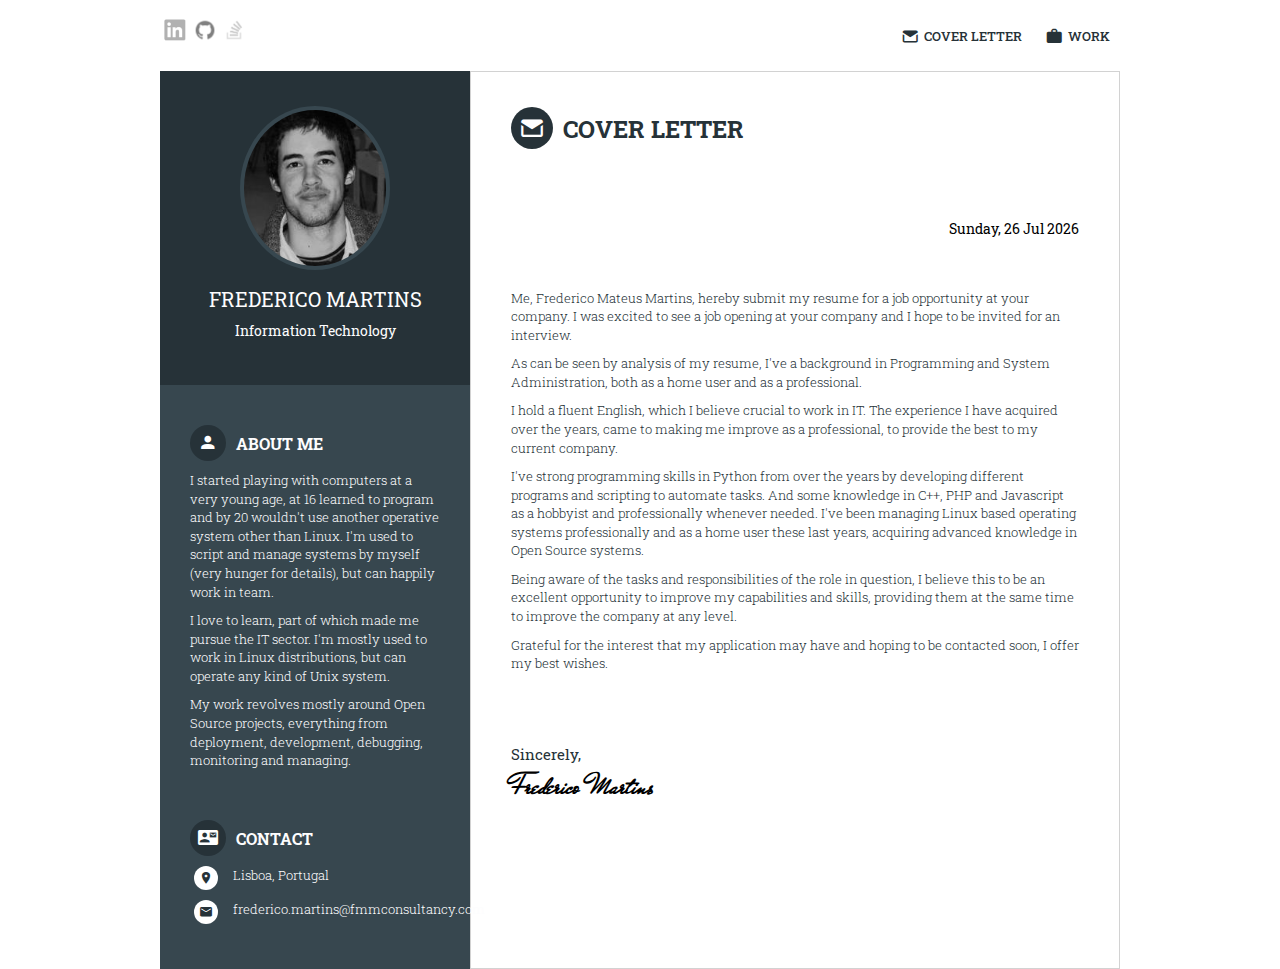
==== index.html @ 16b52791 "Update index.html" ====
<!DOCTYPE html>
<html lang="en">
<head>
	<!-- Global site tag (gtag.js) - Google Analytics -->
	<script async src="https://www.googletagmanager.com/gtag/js?id=UA-122191211-1"></script>
	<script>
	  window.dataLayer = window.dataLayer || [];
	  function gtag(){dataLayer.push(arguments);}
	  gtag('js', new Date());

	  gtag('config', 'UA-122191211-1');
	</script>

	<meta http-equiv="Content-Type" content="text/html; charset=UTF-8" />
	<meta name="viewport" content="width=device-width, initial-scale=1.0">
	<meta name="description" content="">
	<meta name="author" content="frederico.martins@fmmconsultancy.com">
	<title>Resume</title>
	
	<!-- favicon -->
    <link rel="shortcut icon" href="images/ico/favicon.png">
    <link rel="apple-touch-icon-precomposed" sizes="144x144" href="images/ico/apple-touch-icon-144-precomposed.png">
    <link rel="apple-touch-icon-precomposed" sizes="114x114" href="images/ico/apple-touch-icon-114-precomposed.png">
    <link rel="apple-touch-icon-precomposed" sizes="72x72" href="images/ico/apple-touch-icon-72-precomposed.png">
    <link rel="apple-touch-icon-precomposed" href="images/ico/apple-touch-icon-57-precomposed.png">
	
	<!-- css -->
	<link rel="stylesheet" type="text/css" href="css/bootstrap.min.css" />
	<link rel="stylesheet" type="text/css" href="css/materialdesignicons.min.css" />
	<link rel="stylesheet" type="text/css" href="css/template.css" />
	
</head>

<body>
	
	<!-- Wrapper
    ================================================== -->
	<div id="nino-cvWrap">
		<nav id="mainMenu">
			<ul>
				<li><a href="index.html"><i class="mdi mdi-email-variant nino-icon"></i>Cover Letter</a></li>
				<li><a href="homepage.html"><i class="mdi mdi-briefcase nino-icon"></i>Work</a></li>
				<a href="https://pt.linkedin.com/in/fredericommartins" target="_blank" title="LinkedIn"><img src="images/ico/li.png" alt="" height="30" width="30" align="left"></a>
				<a href="https://github.com/fredericommartins" target="_blank" title="GitHub"><img src="images/ico/gh.png" alt="" height="30" width="30" align="left"></a>
				<a href="http://stackoverflow.com/users/5438974/" target="_blank" title="Stack Overflow"><img src="images/ico/so.png" alt="" height="30" width="30" align="left"></a>
			</ul>
		</nav>
		<div layout="row" class="fw">
			<div id="nino-leftSide" class="fsr">
				<div layout="row" class="fw">
					<header class="col-md-12 col-sm-6 col-xs-12">
						<img src="images/avatar.jpg" alt="" class="avatar">
						<h1 class="name">Frederico Martins</h1>
						<h3 class="regency">Information Technology</h3>
					</header>
					<section class="nino-aboutMe col-md-12 col-sm-6 col-xs-12">
						<h2 class="nino-sectionHeading">
							<i class="mdi mdi-account nino-icon"></i>About Me
						</h2>
						<div class="nino-sectionContent">
							<p>I started playing with computers at a very young age, at 16 learned to program and by 20 wouldn't use another operative system other than Linux. I'm used to script and manage systems by myself (very hunger for details), but can happily work in team.</p>
							<p>I love to learn, part of which made me pursue the IT sector. I'm mostly used to work in Linux distributions, but can operate any kind of Unix system.</p>
							<p>My work revolves mostly around Open Source projects, everything from deployment, development, debugging, monitoring and managing.</p>
						</div>
					</section>
					<section class="nino-contactInfo col-md-12 col-sm-6 col-xs-12">
						<h2 class="nino-sectionHeading">
							<i class="mdi mdi-contact-mail nino-icon"></i>Contact
						</h2>
						<ul class="nino-listWithIcon">
							<li layout="row">
								<div class="fsr">
									<i class="mdi mdi-map-marker nino-icon"></i>
								</div>
								<div class="fg">
									Lisboa, Portugal
								</div>
							</li>
							<li layout="row">
								<div class="fsr">
									<i class="mdi mdi-email nino-icon"></i>
								</div>
								<div class="fg">
									frederico.martins@fmmconsultancy.com
								</div>
							</li>
						</ul>
					</section>
				</div>
			</div>
			<div id="nino-rightSide" class="fg">
				<main id="nino-mainContent">
					<section>
						<h2 class="nino-sectionHeading">
							<i class="mdi mdi-email-variant nino-icon"></i>Cover letter
						</h2>
						<div class="nino-sectionContent">
							<article id="nino-coverLetter">
								<div layout="row" class="nino-coverLetterHeader">
									<div class="fg">
										<br><br><br>
									</div>
									<div class="fsr date"><br><br>
										<script language="javascript" type="text/javascript">
										    var weekdays = new Array("Sunday", "Monday", "Tuesday", "Wednesday", "Thursday", "Friday", "Saturday");
										    var months = new Array("Jan", "Fev", "Mar", "Apr", "May", "Jun", "Jul", "Aug", "Sep", "Oct", "Nov", "Dec")
										    var currentdate = new Date();
										    var weeknumber = currentdate.getDay();
										    var day = currentdate.getDate();
										    var month = currentdate.getMonth();
										    var year = currentdate.getFullYear();
										    document.write(weekdays[weeknumber], ", ", day, " ", months[month], " ", year);
										</script><br><br>
									</div>
								</div>
								<div class="nino-coverLetterContent">
									<p>Me, Frederico Mateus Martins, hereby submit my resume for a job opportunity at your company. I was excited to see a job opening at your company and I hope to be invited for an interview.</p>
									<p>As can be seen by analysis of my resume, I've a background in Programming and System Administration, both as a home user and as a professional.</p>
									<p>I hold a fluent English, which I believe crucial to work in IT. The experience I have acquired over the years, came to making me improve as a professional, to provide the best to my current company.</p>
									<p>I've strong programming skills in Python from over the years by developing different programs and scripting to automate tasks. And some knowledge in C++, PHP and Javascript as a hobbyist and professionally whenever needed. I've been managing Linux based operating systems professionally and as a home user these last years, acquiring advanced knowledge in Open Source systems.</p>
									<p>Being aware of the tasks and responsibilities of the role in question, I believe this to be an excellent opportunity to improve my capabilities and skills, providing them at the same time to improve the company at any level.</p>
									<p>Grateful for the interest that my application may have and hoping to be contacted soon, I offer my best wishes.</p>
								</div>
								<div class="nino-coverLetterFooter"><br>
									<div>Sincerely,</div>
									<div class="nino-sign">Frederico Martins</div>
								</div>
							</article>
						</div>
					</section>
				</main>
			</div>
		</div>
	</div>

    <!-- Scroll to top
    ================================================== -->
	<a href="#" id="nino-scrollToTop">Go to Top</a>
	
	<!-- javascript -->
	<script type="text/javascript" src="js/jquery.min.js"></script>
	<script type="text/javascript" src="js/bootstrap.min.js"></script>
	<script type="text/javascript" src="js/template.js"></script>

	<!-- Le HTML5 shim, for IE6-8 support of HTML5 elements -->
	<!--[if lt IE 9]>
	  <script src="http://html5shim.googlecode.com/svn/trunk/html5.js"></script>
	<![endif]-->
	<!-- css3-mediaqueries.js for IE less than 9 -->
	<!--[if lt IE 9]>
	    <script src="http://css3-mediaqueries-js.googlecode.com/svn/trunk/css3-mediaqueries.js"></script>
	<![endif]-->
		
</body>
</html>
---- css/template.css ----
/* ============================== DEFAULT HTML ============================== */
@import 'https://fonts.googleapis.com/css?family=Roboto+Slab:300,400,700';
@import 'https://fonts.googleapis.com/css?family=Mr+De+Haviland';
html, body {
	margin: 0;
	padding: 0;
}
body {
	color: #263238;
	font-size: 13px;
	font-weight: 300;
	position: relative;
	font-family: 'Roboto Slab', serif;
}
article,aside,details,figcaption,figure,footer,header,hgroup,menu,nav,section,main { 
    display: block;
}
hr {
	border-left: none;
	border-right: none;
    border-top: 1px solid #E5E5E5;
    color: #F4F4F4;
    margin: 20px 0;
    padding: 0;
}
/* =============== DEFAULT HTML - LINK STYLES =============== */
a {
	text-decoration: none;
	outline: none;
	color: #263238;
	-webkit-transition: all .3s ease-in-out;
	   -moz-transition: all .3s ease-in-out;
		 -o-transition: all .3s ease-in-out;
		-ms-transition: all .3s ease-in-out;
			transition: all .3s ease-in-out;
}
a:hover {
	color: #666;
	text-decoration: none;
}
a:active {
	text-decoration: none;
}
a:focus {
	outline: none;
}
a img {
	border: none;
}
a[class*="glyphicon-"] {
	text-decoration: none;
}
/* =============== DEFAULT HTML - HEADING STYLES =============== */
h1, h2, h3, h4, h5, h6 {
	margin: 5px 0 10px;
	text-transform: uppercase;
	font-weight: 400;
	line-height: 1.4;
}
/* =============== DEFAULT HTML - LIST STYLES =============== */
ul, ul li,
ol, ol li,
p, form, input {
	margin: 0;
	padding: 0;
}
p {
	margin-bottom: 10px;
}
ul, ul li {
	list-style: none;
}
/* =============== DEFAULT HTML - IMAGES STYLES =============== */
img {
	border: none;
	max-width: 100%;
}
img.image-left {
	float: left;
	margin-right: 5px;
}
img.img-full-width {
	width: 100%;
}
/* =============== PREDEFINED CONTENT ALIGN =============== */
.margin-left {
	margin-left: 1em !important;
	margin-right: 0;
}
.margin-right {
	margin-left: 0;
	margin-right: 1em !important;
}
/* ============================== LAYOUT ============================== */
/* =============== LAYOUT - GENERAL LAYOUT =============== */
[layout="row"] {
	display: -webkit-flex;
	display: -moz-flex;
	display: -ms-flexbox;
	display: flex;
}
.fsr {
	-webkit-flex-shrink: 0;
	flex-shrink: 0;
}
.fg {
	-webkit-flex-grow: 1;
	flex-grow: 1;
}
.fw {
	flex-wrap: wrap;
}
.verticalCenter {
	-ms-flex-align: center;
	-webkit-align-items: center;
	-webkit-box-align: center;
	align-items: center;
}
/* =============== NAVIGATION =============== */
#mainMenu {
	margin: 15px 0;
}
#mainMenu ul {
	text-align: right;
}
#mainMenu ul li {
	display: inline-block;
}
#mainMenu ul li a {
	display: block;
	padding: 10px;
	text-transform: uppercase;
	font-weight: 500;
}
#mainMenu ul li .nino-icon {
	font-size: 18px;
	position: relative;
	top: 2px;
	margin-right: 5px;
}
/* =============== LAYOUT - HEADER AREA =============== */
header {
	text-align: center;
	padding: 35px 20px;
	margin-bottom: 35px;
	background: #263238;
}
header .avatar {
	width: 150px;
	border-radius: 50%;
	background: #37474f;
	padding: 4px;
	margin-bottom: 10px;
}
header .name {
	font-size: 20px;
	margin-bottom: 8px;
}
header .regency {
	font-size: 14px;
	text-transform: capitalize;
}
/* =============== LAYOUT - CONTENT AREA =============== */
#nino-cvWrap {
	max-width: 960px;
	margin: 0 auto;
	background: #fff;
}
#nino-leftSide {
	width: 310px;
	background: #37474f;
	color: #fdfdfe;
}
#nino-rightSide {
	border: 1px solid #d2d2d2;
	width: calc(100% - 310px);
}
main {
	padding: 30px 40px;
}
section {
	margin-bottom: 50px;
}
section:last-child {
	margin-bottom: 0;
}
section .nino-sectionHeading {
	font-size: 16px;
	font-weight: 700;
}
section .nino-sectionHeading .nino-icon {
	background: #263238;
	padding: 8px;
	border-radius: 50%;
	margin-right: 10px;
	font-size: 20px;
	color: #fff;
}
section .nino-sectionContent > .inner {
	margin-left: 55px;
}
#nino-mainContent section .nino-sectionHeading {
	font-size: 24px;
}
#nino-mainContent section .nino-sectionHeading .nino-icon {
	font-size: 26px;
}
article {
	margin: 30px 0;
}
article:last-child {
	margin-bottom: 0;
}
article .nino-articleThumb {
	margin-bottom: 15px;
	text-align: center;
}
article .nino-articleTitle {
	font-size: 20px;
	margin: 0 0 5px;
}
article .nino-articleMeta {
	color: #90a4ae;
	margin-bottom: 10px;
	font-weight: 400;
}
article .nino-articleMeta span {
	display: inline-block;
	margin-right: 10px;
}
article .nino-articleMeta .nino-icon {
	font-size: 17px;
	margin-right: 5px;
	position: relative;
	top: 2px;
}
/* =============== LEFT SIDE =============== */
#nino-leftSide a {
	color: #6dffec;
}
#nino-leftSide .nino-listWithIcon > li {
	margin-bottom: 10px;
}
#nino-leftSide .nino-listWithIcon .nino-icon {
	background: #fff;
	color: #263238;
	padding: 5px;
	border-radius: 50%;
	margin: 0 15px 0 4px;
	font-size: 14px;
}
#nino-leftSide section {
	margin-bottom: 35px;
	padding: 0 30px;
}
#nino-leftSide .nino-mySkill .progress {
	margin: 0;
	height: 8px;
}
#nino-leftSide .nino-mySkill .progress-bar {
	background-color: #263238;
}
/* =============== MAIN PAGE =============== */
#nino-mainContent .nino-languages {
	text-align: center;
	margin-top: 30px;
}
#nino-mainContent .nino-languages .languageName {
	margin: 15px 0 5px;
}
#nino-mainContent .nino-languages .stars {
	margin-bottom: 20px;
}
#nino-mainContent .nino-languages .stars .nino-icon {
	font-size: 20px;
}
/* =============== PORTFOLIO PAGE =============== */
#nino-portfolio article {
	margin-bottom: 0;
}
#nino-portfolio .nino-articleTitle {
	font-weight: 400;
	text-transform: none;
	font-size: 18px;
	margin-bottom: 5px;
}
/* =============== COVER LETTER PAGE =============== */
#nino-coverLetter .nino-coverLetterHeader {
	margin: 30px 0;
	font-size: 14px;
}
#nino-coverLetter .nino-coverLetterHeader .date {
	color: #000000;
	font-weight: 400;
}
#nino-coverLetter .nino-coverLetterContent {
	margin-bottom: 50px;
}
#nino-coverLetter .nino-coverLetterFooter {
	font-weight: 400;
	font-size: 15px;
}

#nino-coverLetter .nino-coverLetterFooter .nino-sign {
	color: #000000;
	font-size: 30px;
	font-weight: 700;
	font-family: 'Mr De Haviland', cursive;
}
/* =============== GO TO TOP =============== */
#nino-scrollToTop {
	width: 50px; 
	height: 50px;
	text-align: center;
	text-decoration: none;
	position: fixed;
	bottom: 10px;
	right: 10px;
	text-indent: -99999em;
	display: none;
	cursor: pointer;
	z-index: 2;
	background: #37474f  url(../images/go-to-top.png) center center no-repeat;
}
#nino-scrollToTop:hover {
	text-decoration: none;
	background-color: #333;
}
/* ============================================================ RESPONSIVE ============================================================ */
@media (max-width: 1200px) {
	
}
@media (max-width: 991px) {

	/* =============== LAYOUT =============== */
	#nino-leftSide,
	#nino-rightSide {
		width: 100%;
	}
	/* =============== LEFT SIDE =============== */
	header,
	#nino-leftSide section {
		margin: 0;
		border: 1px solid rgba(255, 255, 255, 0.25);
		border-width: 0 1px 1px 0;
	}
	#nino-leftSide section {
		padding: 35px 30px;
	}
}
@media (max-width: 767px) {
	
	/* =============== LAYOUT =============== */
	main {
	    padding: 30px 20px;
	}
	/* =============== LEFT SIDE =============== */
	header,
	#nino-leftSide section {
		margin-bottom: 35px;
		border: none;
	}
	#nino-leftSide section {
	    padding: 0 30px;
	}
	#nino-leftSide .nino-mySkill {
		border: none;
	}
}
@media (max-width: 640px) {
	
}
@media (max-width: 480px) {
	
}


.item-select-table.tag-table .post-tag {
    max-width:110px;
    white-space:nowrap;
    overflow:hidden;
    text-overflow:ellipsis;
    margin-right:4px
}
.post-tag,.moderator-tag,.required-tag,.disliked-tag,.favorite-tag,.company-tag,.geo-tag,.geo-tag,.container .chosen-choices .search-choice,.container .chosen-container-multi .chosen-choices li.search-choice {
    position:relative;
    display:inline-block;
    padding:.4em .5em;
    margin:2px 2px 2px 0;
    font-size:11px;
    line-height:1;
    white-space:nowrap;
    text-decoration:none;
    text-align:center;
    border-width:1px;
    border-style:solid;
    border-radius:0;
    transition:all .15s ease-in-out
}
.post-tag,.geo-tag,.container .chosen-choices .search-choice,.container .chosen-container-multi .chosen-choices li.search-choice {
    color:#39739d;
    background-color:#E1ECF4;
    border-color:transparent
}
.post-tag:hover {
    color:#33658a;
    background-color:#cee0ed;
    border-color:rgba(0,0,0,0)
}

#navlist
{
    display: table;
}

#navlist li
{
    display: table-cell;
    padding-right: 10px;
    white-space: nowrap;
}

#navlist li:last-child
{
    padding-right: 0;
}

#navlist li.span-full
{
    width: 100%;
}

a img {
    opacity: 0.5;
    filter: alpha(opacity=50); /* For IE8 and earlier */
    position: relative;
	transform: translateY(15%);
	filter: grayscale(100%);
	-webkit-backface-visibility: hidden;
	-webkit-transform: translateZ(0) scale(1.0, 1.0);
}

a img:hover {
    opacity: 1.0;
    filter: alpha(opacity=100); /* For IE8 and earlier */
    filter: grayscale(0%);
    -webkit-backface-visibility: hidden;
	-webkit-transform: translateZ(0) scale(1.0, 1.0);
}
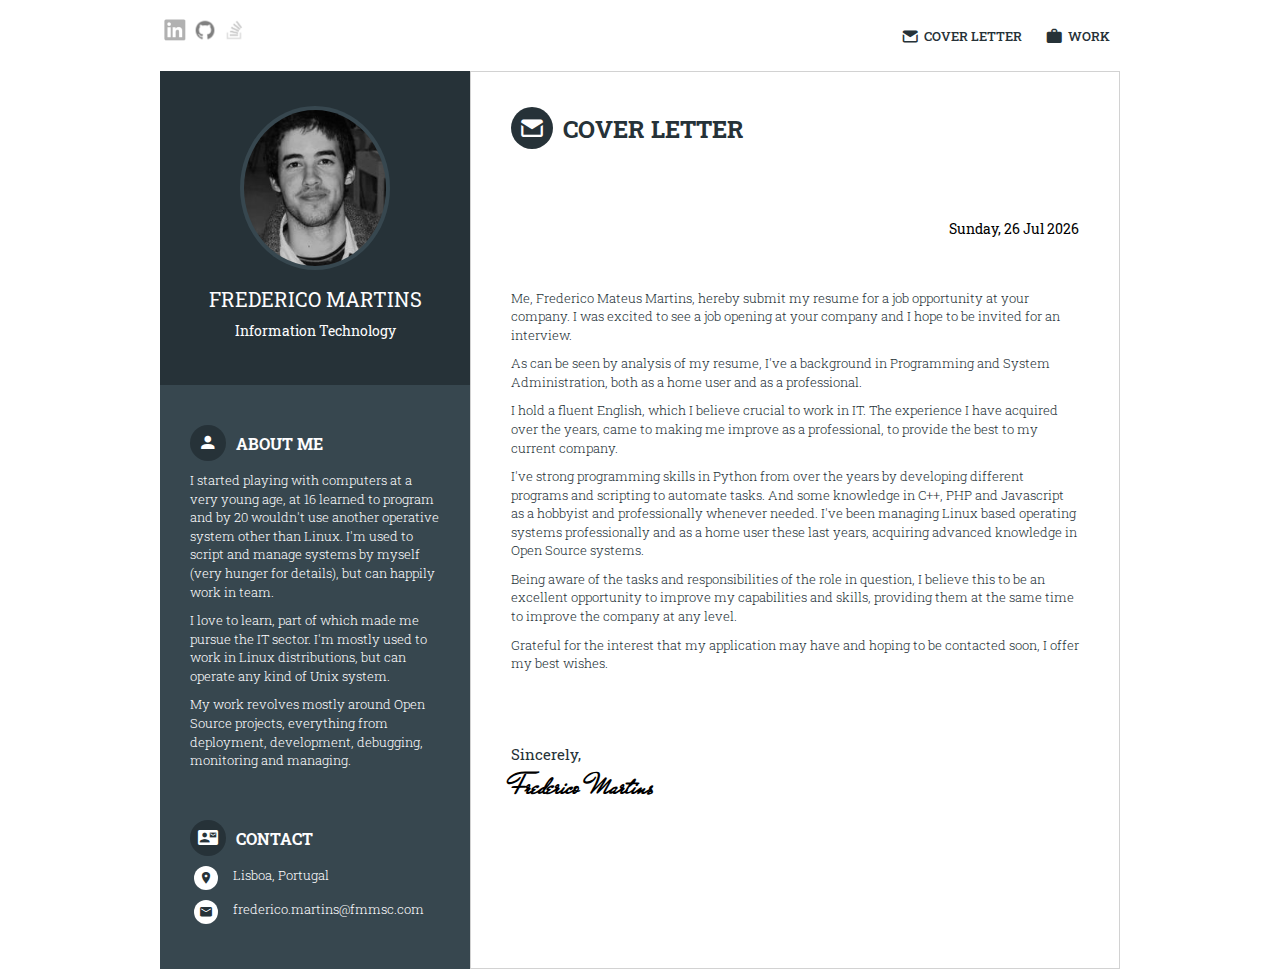
==== commit bd9ee24f: "Update index.html" ====
--- a/index.html
+++ b/index.html
@@ -14,7 +14,7 @@
 	<meta http-equiv="Content-Type" content="text/html; charset=UTF-8" />
 	<meta name="viewport" content="width=device-width, initial-scale=1.0">
 	<meta name="description" content="">
-	<meta name="author" content="frederico.martins@fmmconsultancy.com">
+	<meta name="author" content="frederico.martins@fmmsc.com">
 	<title>Resume</title>
 	
 	<!-- favicon -->
@@ -81,7 +81,7 @@
 									<i class="mdi mdi-email nino-icon"></i>
 								</div>
 								<div class="fg">
-									frederico.martins@fmmconsultancy.com
+									frederico.martins@fmmsc.com
 								</div>
 							</li>
 						</ul>
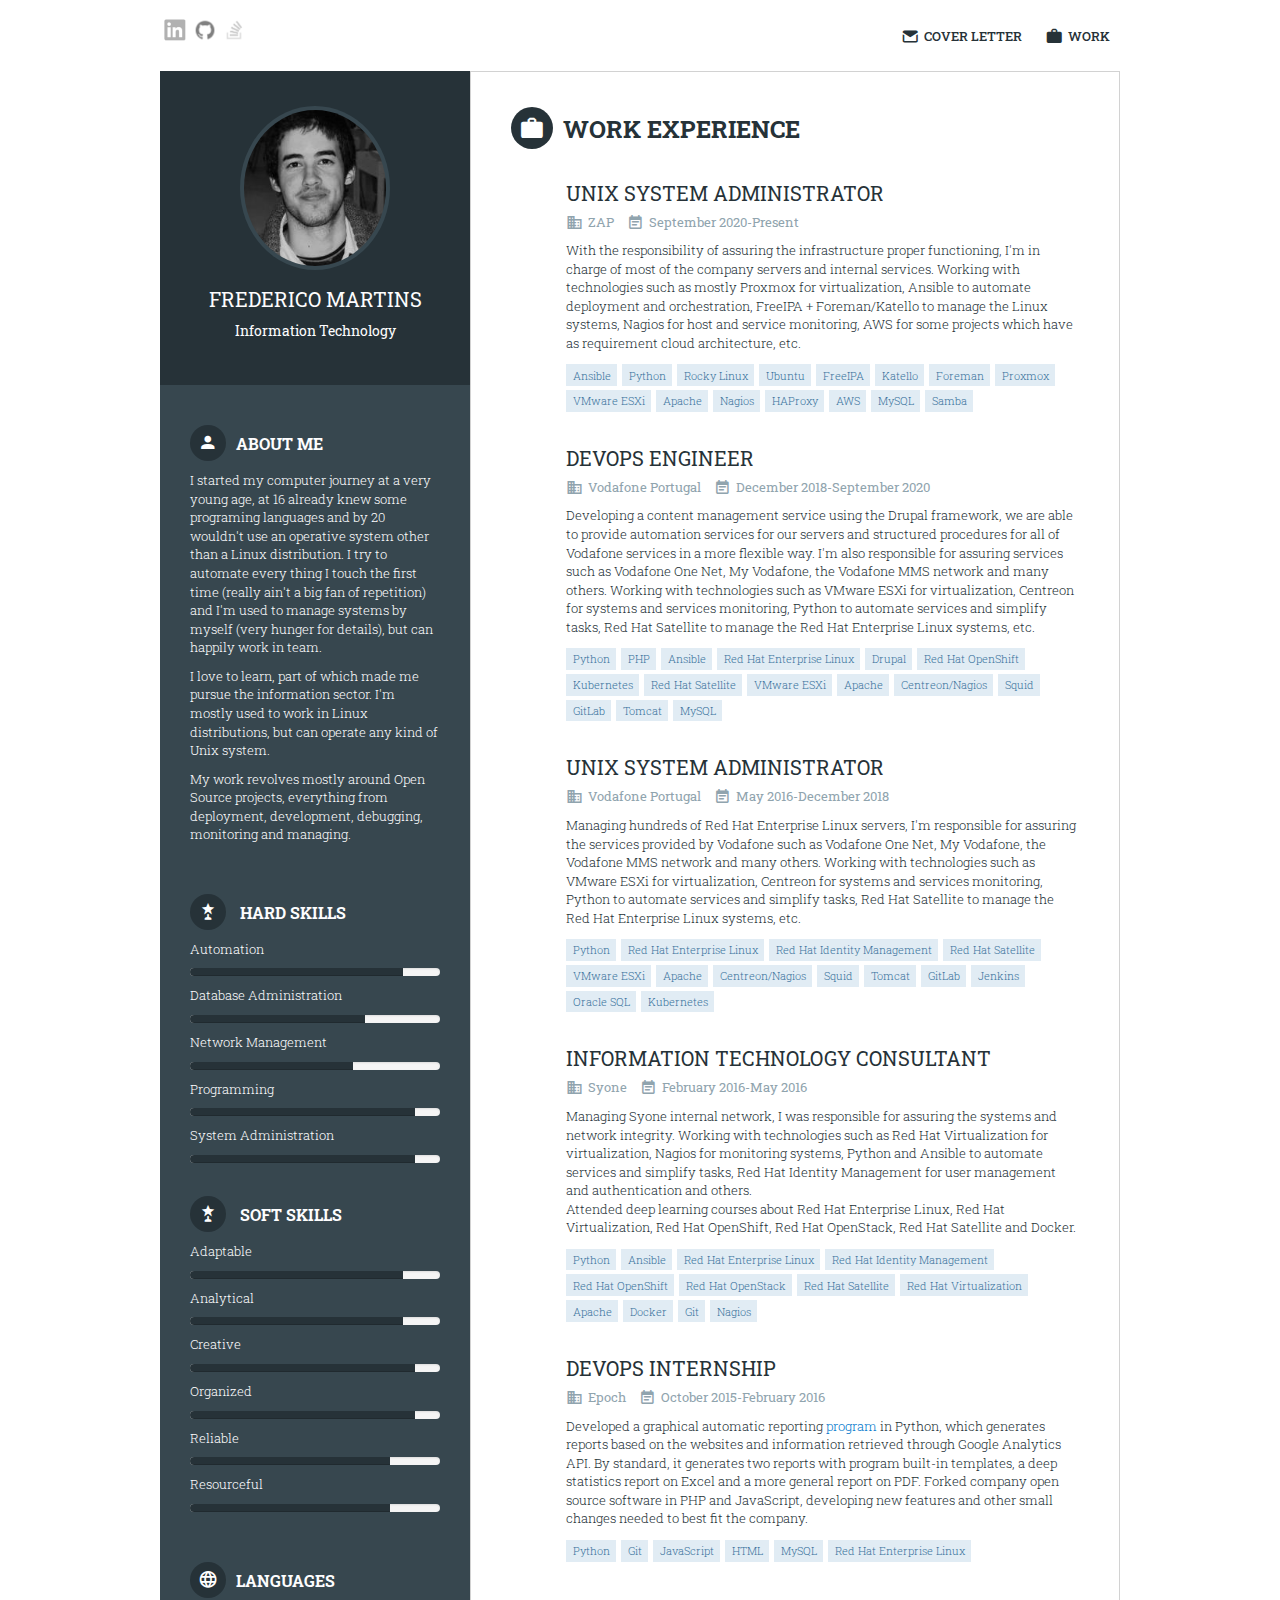
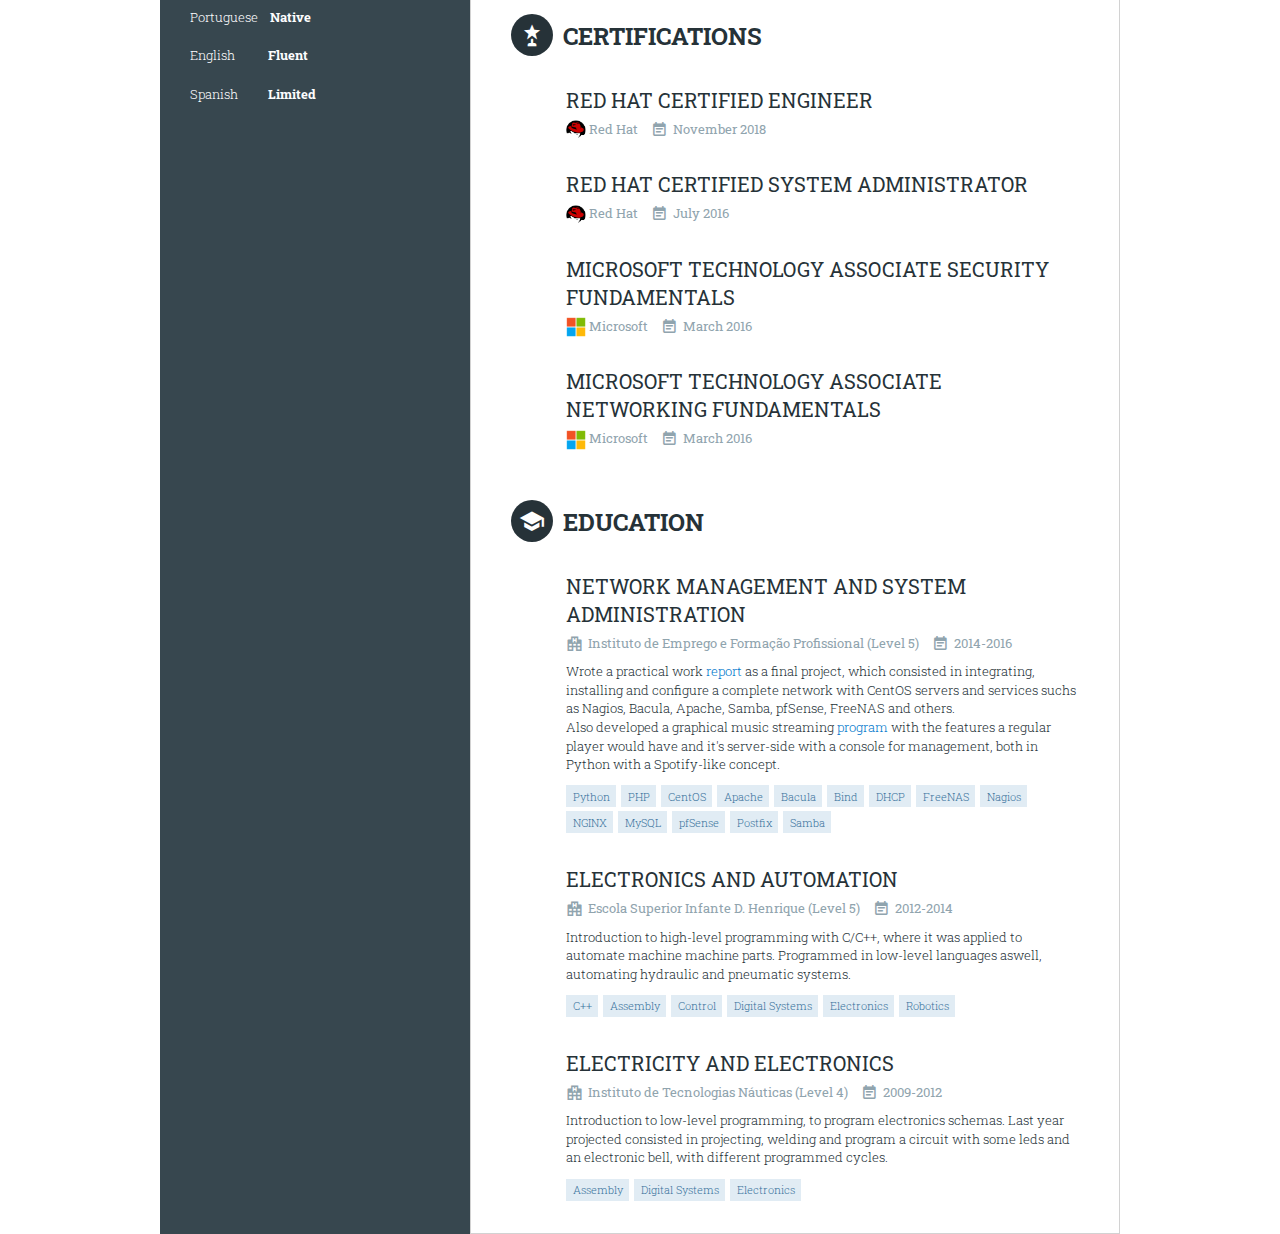
==== commit 0ae48e33: "Update and rename homepage.html to index.html" ====
--- a/index.html
+++ b/index.html
@@ -19,11 +19,7 @@
 	
 	<!-- favicon -->
     <link rel="shortcut icon" href="images/ico/favicon.png">
-    <link rel="apple-touch-icon-precomposed" sizes="144x144" href="images/ico/apple-touch-icon-144-precomposed.png">
-    <link rel="apple-touch-icon-precomposed" sizes="114x114" href="images/ico/apple-touch-icon-114-precomposed.png">
-    <link rel="apple-touch-icon-precomposed" sizes="72x72" href="images/ico/apple-touch-icon-72-precomposed.png">
-    <link rel="apple-touch-icon-precomposed" href="images/ico/apple-touch-icon-57-precomposed.png">
-	
+
 	<!-- css -->
 	<link rel="stylesheet" type="text/css" href="css/bootstrap.min.css" />
 	<link rel="stylesheet" type="text/css" href="css/materialdesignicons.min.css" />
@@ -38,8 +34,8 @@
 	<div id="nino-cvWrap">
 		<nav id="mainMenu">
 			<ul>
-				<li><a href="index.html"><i class="mdi mdi-email-variant nino-icon"></i>Cover Letter</a></li>
-				<li><a href="homepage.html"><i class="mdi mdi-briefcase nino-icon"></i>Work</a></li>
+				<li><a href="cover.html"><i class="mdi mdi-email-variant nino-icon"></i>Cover Letter</a></li>
+				<li><a href="index.html"><i class="mdi mdi-briefcase nino-icon"></i>Work</a></li>
 				<a href="https://pt.linkedin.com/in/fredericommartins" target="_blank" title="LinkedIn"><img src="images/ico/li.png" alt="" height="30" width="30" align="left"></a>
 				<a href="https://github.com/fredericommartins" target="_blank" title="GitHub"><img src="images/ico/gh.png" alt="" height="30" width="30" align="left"></a>
 				<a href="http://stackoverflow.com/users/5438974/" target="_blank" title="Stack Overflow"><img src="images/ico/so.png" alt="" height="30" width="30" align="left"></a>
@@ -58,30 +54,154 @@
 							<i class="mdi mdi-account nino-icon"></i>About Me
 						</h2>
 						<div class="nino-sectionContent">
-							<p>I started playing with computers at a very young age, at 16 learned to program and by 20 wouldn't use another operative system other than Linux. I'm used to script and manage systems by myself (very hunger for details), but can happily work in team.</p>
-							<p>I love to learn, part of which made me pursue the IT sector. I'm mostly used to work in Linux distributions, but can operate any kind of Unix system.</p>
+							<p>I started my computer journey at a very young age, at 16 already knew some programing languages and by 20 wouldn't use an operative system other than a Linux distribution. I try to automate every thing I touch the first time (really ain't a big fan of repetition) and I'm used to manage systems by myself (very hunger for details), but can happily work in team.</p>
+							<p>I love to learn, part of which made me pursue the information sector. I'm mostly used to work in Linux distributions, but can operate any kind of Unix system.</p>
 							<p>My work revolves mostly around Open Source projects, everything from deployment, development, debugging, monitoring and managing.</p>
 						</div>
 					</section>
-					<section class="nino-contactInfo col-md-12 col-sm-6 col-xs-12">
-						<h2 class="nino-sectionHeading">
-							<i class="mdi mdi-contact-mail nino-icon"></i>Contact
+					<section class="nino-mySkill col-md-12 col-sm-6 col-xs-12">
+						<h2 class="nino-sectionHeading">
+							<i class="mdi mdi-trophy-award nino-icon"></i>
+							Hard Skills
 						</h2>
 						<ul class="nino-listWithIcon">
-							<li layout="row">
-								<div class="fsr">
-									<i class="mdi mdi-map-marker nino-icon"></i>
-								</div>
-								<div class="fg">
-									Lisboa, Portugal
-								</div>
-							</li>
-							<li layout="row">
-								<div class="fsr">
-									<i class="mdi mdi-email nino-icon"></i>
-								</div>
-								<div class="fg">
-									frederico.martins@fmmsc.com
+							<li layout="row">	
+									<div class="fg">
+									<p>Automation</p>
+									<div class="progress">
+										<div class="progress-bar" role="progressbar" aria-valuenow="60" aria-valuemin="0" aria-valuemax="100" style="width: 85%;">
+											<span class="sr-only">85% Complete</span>
+										</div>
+									</div>
+								</div>
+							</li>
+							<li layout="row">
+								<div class="fg">
+									<p>Database Administration</p>
+									<div class="progress">
+										<div class="progress-bar" role="progressbar" aria-valuenow="80" aria-valuemin="0" aria-valuemax="100" style="width: 70%;">
+											<span class="sr-only">70% Complete</span>
+										</div>
+									</div>
+								</div>
+							</li>
+							<li layout="row">
+								<div class="fg">
+									<p>Network Management</p>
+									<div class="progress">
+										<div class="progress-bar" role="progressbar" aria-valuenow="50" aria-valuemin="0" aria-valuemax="100" style="width: 65%;">
+											<span class="sr-only">65% Complete</span>
+										</div>
+									</div>
+								</div>
+							</li>
+							<li layout="row">
+								<div class="fg">
+									<p>Programming</p>
+									<div class="progress">
+										<div class="progress-bar" role="progressbar" aria-valuenow="60" aria-valuemin="0" aria-valuemax="100" style="width: 90%;">
+											<span class="sr-only">90% Complete</span>
+										</div>
+									</div>
+								</div>
+							</li>
+							<li layout="row">
+								<div class="fg">
+									<p>System Administration</p>
+									<div class="progress">
+										<div class="progress-bar" role="progressbar" aria-valuenow="90" aria-valuemin="0" aria-valuemax="100" style="width: 90%;">
+											<span class="sr-only">90% Complete</span>
+										</div>
+									</div>
+								</div>
+							</li>
+							<br>
+						</ul>
+						<h2 class="nino-sectionHeading">
+							<i class="mdi mdi-trophy-award nino-icon"></i>
+							Soft Skills
+						</h2>
+						<ul class="nino-listWithIcon">
+							<li layout="row">
+								<div class="fg">
+									<p>Adaptable</p>
+									<div class="progress">
+										<div class="progress-bar" role="progressbar" aria-valuenow="60" aria-valuemin="0" aria-valuemax="100" style="width: 85%;">
+											<span class="sr-only">85% Complete</span>
+										</div>
+									</div>
+								</div>
+							</li>
+							<li layout="row">	
+									<div class="fg">
+									<p>Analytical</p>
+									<div class="progress">
+										<div class="progress-bar" role="progressbar" aria-valuenow="60" aria-valuemin="0" aria-valuemax="100" style="width: 85%;">
+											<span class="sr-only">85% Complete</span>
+										</div>
+									</div>
+								</div>
+							</li>
+							<li layout="row">
+								<div class="fg">
+									<p>Creative</p>
+									<div class="progress">
+										<div class="progress-bar" role="progressbar" aria-valuenow="60" aria-valuemin="0" aria-valuemax="100" style="width: 90%;">
+											<span class="sr-only">90% Complete</span>
+										</div>
+									</div>
+								</div>
+							</li>
+							<li layout="row">
+								<div class="fg">
+									<p>Organized</p>
+									<div class="progress">
+										<div class="progress-bar" role="progressbar" aria-valuenow="60" aria-valuemin="0" aria-valuemax="100" style="width: 90%;">
+											<span class="sr-only">90% Complete</span>
+										</div>
+									</div>
+								</div>
+							</li>
+							<li layout="row">
+								<div class="fg">
+									<p>Reliable</p>
+									<div class="progress">
+										<div class="progress-bar" role="progressbar" aria-valuenow="60" aria-valuemin="0" aria-valuemax="100" style="width: 80%;">
+											<span class="sr-only">80% Complete</span>
+										</div>
+									</div>
+								</div>
+							</li>
+							<li layout="row">
+								<div class="fg">
+									<p>Resourceful</p>
+									<div class="progress">
+										<div class="progress-bar" role="progressbar" aria-valuenow="60" aria-valuemin="0" aria-valuemax="100" style="width: 80%;">
+											<span class="sr-only">80% Complete</span>
+										</div>
+									</div>
+								</div>
+							</li>
+						</ul>
+					</section>
+					<section class="nino-mySkill col-md-12 col-sm-6 col-xs-12">
+						<h2 class="nino-sectionHeading">
+							<i class="mdi mdi-web nino-icon"></i>Languages
+						</h2>
+						<ul class="nino-listWithIcon">
+							<li layout="row">
+								<div class="fg">
+									<p>Portuguese &nbsp;&nbsp; <b>Native</b></p>
+								</div>
+							</li>
+							<li layout="row">
+								<div class="fg">
+									<p>English &nbsp;&nbsp;&nbsp;&nbsp;&nbsp;&nbsp;&nbsp;&nbsp;&nbsp; <b>Fluent</b></p>
+								</div>
+							</li>
+							<li layout="row">
+								<div class="fg">
+									<p>Spanish &nbsp;&nbsp;&nbsp;&nbsp;&nbsp;&nbsp;&nbsp;&nbsp; <b>Limited</b></p>
 								</div>
 							</li>
 						</ul>
@@ -92,41 +212,177 @@
 				<main id="nino-mainContent">
 					<section>
 						<h2 class="nino-sectionHeading">
-							<i class="mdi mdi-email-variant nino-icon"></i>Cover letter
+							<i class="mdi mdi-briefcase nino-icon"></i>Work Experience
 						</h2>
 						<div class="nino-sectionContent">
-							<article id="nino-coverLetter">
-								<div layout="row" class="nino-coverLetterHeader">
-									<div class="fg">
-										<br><br><br>
-									</div>
-									<div class="fsr date"><br><br>
-										<script language="javascript" type="text/javascript">
-										    var weekdays = new Array("Sunday", "Monday", "Tuesday", "Wednesday", "Thursday", "Friday", "Saturday");
-										    var months = new Array("Jan", "Fev", "Mar", "Apr", "May", "Jun", "Jul", "Aug", "Sep", "Oct", "Nov", "Dec")
-										    var currentdate = new Date();
-										    var weeknumber = currentdate.getDay();
-										    var day = currentdate.getDate();
-										    var month = currentdate.getMonth();
-										    var year = currentdate.getFullYear();
-										    document.write(weekdays[weeknumber], ", ", day, " ", months[month], " ", year);
-										</script><br><br>
-									</div>
-								</div>
-								<div class="nino-coverLetterContent">
-									<p>Me, Frederico Mateus Martins, hereby submit my resume for a job opportunity at your company. I was excited to see a job opening at your company and I hope to be invited for an interview.</p>
-									<p>As can be seen by analysis of my resume, I've a background in Programming and System Administration, both as a home user and as a professional.</p>
-									<p>I hold a fluent English, which I believe crucial to work in IT. The experience I have acquired over the years, came to making me improve as a professional, to provide the best to my current company.</p>
-									<p>I've strong programming skills in Python from over the years by developing different programs and scripting to automate tasks. And some knowledge in C++, PHP and Javascript as a hobbyist and professionally whenever needed. I've been managing Linux based operating systems professionally and as a home user these last years, acquiring advanced knowledge in Open Source systems.</p>
-									<p>Being aware of the tasks and responsibilities of the role in question, I believe this to be an excellent opportunity to improve my capabilities and skills, providing them at the same time to improve the company at any level.</p>
-									<p>Grateful for the interest that my application may have and hoping to be contacted soon, I offer my best wishes.</p>
-								</div>
-								<div class="nino-coverLetterFooter"><br>
-									<div>Sincerely,</div>
-									<div class="nino-sign">Frederico Martins</div>
-								</div>
-							</article>
+							<div class="inner">
+								<article>
+									<h3 class="nino-articleTitle">Unix System Administrator</h3>
+									<div class="nino-articleMeta">
+										<span><i class="mdi mdi-domain nino-icon"></i>ZAP</span>
+										<span><i class="mdi mdi-calendar-text nino-icon"></i>September 2020-Present</span>
+									</div>
+									<div class="nino-articleContent">
+										With the responsibility of assuring the infrastructure proper functioning, I'm in charge of most of the company servers and internal services. Working with technologies such as mostly Proxmox for virtualization, Ansible to automate deployment and orchestration, FreeIPA + Foreman/Katello to manage the Linux systems, Nagios for host and service monitoring, AWS for some projects which have as requirement cloud architecture, etc.
+									</div>
+									<div class="post-taglist" style="line-height:75%;">
+										<br>
+    									<a class="post-tag js-gps-track" title="" rel="tag">Ansible</a> <a class="post-tag js-gps-track" title="" rel="tag">Python</a> <a class="post-tag js-gps-track" title="Red Hat Enterprise Linux (Clone)" rel="tag">Rocky Linux</a> <a class="post-tag js-gps-track" title="" rel="tag">Ubuntu</a> <a class="post-tag js-gps-track" title="" rel="tag">FreeIPA</a> <a class="post-tag js-gps-track" title="" rel="tag">Katello</a> <a class="post-tag js-gps-track" title="" rel="tag">Foreman</a> <a class="post-tag js-gps-track" title="" rel="tag">Proxmox</a> <a class="post-tag js-gps-track" title="" rel="tag">VMware ESXi</a> <a class="post-tag js-gps-track" title="" rel="tag">Apache</a> <a class="post-tag js-gps-track" title="" rel="tag">Nagios</a> <a class="post-tag js-gps-track" title="" rel="tag">HAProxy</a> <a class="post-tag js-gps-track" title="" rel="tag">AWS</a> <a class="post-tag js-gps-track" title="" rel="tag">MySQL</a> <a class="post-tag js-gps-track" title="" rel="tag">Samba</a>
+									</div>
+								</article>
+                                                                <article>
+									<h3 class="nino-articleTitle">DevOps Engineer</h3>
+									<div class="nino-articleMeta">
+										<span><i class="mdi mdi-domain nino-icon"></i>Vodafone Portugal</span>
+										<span><i class="mdi mdi-calendar-text nino-icon"></i>December 2018-September 2020</span>
+									</div>
+									<div class="nino-articleContent">
+										Developing a content management service using the Drupal framework, we are able to provide automation services for our servers and structured procedures for all of Vodafone services in a more flexible way. I'm also responsible for assuring services such as Vodafone One Net, My Vodafone, the Vodafone MMS network and many others. Working with technologies such as VMware ESXi for virtualization, Centreon for systems and services monitoring, Python to automate services and simplify tasks, Red Hat Satellite</b> to manage the Red Hat Enterprise Linux systems, etc.
+									</div>
+									<div class="post-taglist" style="line-height:75%;">
+										<br>
+    									<a class="post-tag js-gps-track" title="" rel="tag">Python</a> <a class="post-tag js-gps-track" title="" rel="tag">PHP</a> <a class="post-tag js-gps-track" title="" rel="tag">Ansible</a> <a class="post-tag js-gps-track" title="CentOS (Clone)" rel="tag">Red Hat Enterprise Linux</a> <a class="post-tag js-gps-track" title="" rel="tag">Drupal</a> <a class="post-tag js-gps-track" title="OpenShift Origin (Upstream)" rel="tag">Red Hat OpenShift</a> <a class="post-tag js-gps-track" title="" rel="tag">Kubernetes</a> <a class="post-tag js-gps-track" title="Katello (Upstream)" rel="tag">Red Hat Satellite</a> <a class="post-tag js-gps-track" title="" rel="tag">VMware ESXi</a> <a class="post-tag js-gps-track" title="" rel="tag">Apache</a> <a class="post-tag js-gps-track" title="" rel="tag">Centreon/Nagios</a> <a class="post-tag js-gps-track" title="" rel="tag">Squid</a> <a class="post-tag js-gps-track" title="" rel="tag">GitLab</a> <a class="post-tag js-gps-track" title="" rel="tag">Tomcat</a> <a class="post-tag js-gps-track" title="" rel="tag">MySQL</a>
+									</div>
+								</article>
+								<article>
+									<h3 class="nino-articleTitle">Unix System Administrator</h3>
+									<div class="nino-articleMeta">
+										<span><i class="mdi mdi-domain nino-icon"></i>Vodafone Portugal</span>
+										<span><i class="mdi mdi-calendar-text nino-icon"></i>May 2016-December 2018</span>
+									</div>
+									<div class="nino-articleContent">
+										Managing hundreds of Red Hat Enterprise Linux servers, I'm responsible for assuring the services provided by Vodafone such as Vodafone One Net, My Vodafone, the Vodafone MMS network and many others. Working with technologies such as VMware ESXi for virtualization, Centreon for systems and services monitoring, Python to automate services and simplify tasks, Red Hat Satellite to manage the Red Hat Enterprise Linux systems, etc.
+									</div>
+									<div class="post-taglist" style="line-height:75%;">
+										<br>
+    									<a class="post-tag js-gps-track" title="" rel="tag">Python</a> <a class="post-tag js-gps-track" title="CentOS (Clone)" rel="tag">Red Hat Enterprise Linux</a> <a class="post-tag js-gps-track" title="FreeIPA (Upstream)" rel="tag">Red Hat Identity Management</a> <a class="post-tag js-gps-track" title="Katello (Upstream)" rel="tag">Red Hat Satellite</a> <a class="post-tag js-gps-track" title="" rel="tag">VMware ESXi</a> <a class="post-tag js-gps-track" title="" rel="tag">Apache</a> <a class="post-tag js-gps-track" title="" rel="tag">Centreon/Nagios</a> <a class="post-tag js-gps-track" title="" rel="tag">Squid</a> <a class="post-tag js-gps-track" title="" rel="tag">Tomcat</a> <a class="post-tag js-gps-track" title="" rel="tag">GitLab</a> <a class="post-tag js-gps-track" title="" rel="tag">Jenkins</a> <a class="post-tag js-gps-track" title="" rel="tag">Oracle SQL</a> <a class="post-tag js-gps-track" title="" rel="tag">Kubernetes</a>
+									</div>
+								</article>
+								<article>
+									<h3 class="nino-articleTitle">Information Technology Consultant</h3>
+									<div class="nino-articleMeta">
+										<span><i class="mdi mdi-domain nino-icon"></i>Syone</span>
+										<span><i class="mdi mdi-calendar-text nino-icon"></i>February 2016-May 2016</span>
+									</div>
+									<div class="nino-articleContent">
+										Managing Syone internal network, I was responsible for assuring the systems and network integrity. Working with technologies such as Red Hat Virtualization for virtualization, Nagios for monitoring systems, Python and Ansible to automate services and simplify tasks, Red Hat Identity Management for user management and authentication and others. <br>
+										Attended deep learning courses about Red Hat Enterprise Linux, Red Hat Virtualization, Red Hat OpenShift, Red Hat OpenStack, Red Hat Satellite and Docker.
+									</div>
+									<div class="post-taglist" style="line-height:75%;">
+										<br>
+    									<a class="post-tag js-gps-track" title="" rel="tag">Python</a> <a class="post-tag js-gps-track" title="" rel="tag">Ansible</a> <a class="post-tag js-gps-track" title="CentOS (Clone)" rel="tag">Red Hat Enterprise Linux</a> <a class="post-tag js-gps-track" title="FreeIPA (Upstream)" rel="tag">Red Hat Identity Management</a> <a class="post-tag js-gps-track" title="OpenShift Origin (Upstream)" rel="tag">Red Hat OpenShift</a> <a class="post-tag js-gps-track" title="OpenStack (Upstream)" rel="tag">Red Hat OpenStack</a> <a class="post-tag js-gps-track" title="Katello (Upstream)" rel="tag">Red Hat Satellite</a> <a class="post-tag js-gps-track" title="oVirt (Upstream)" rel="tag">Red Hat Virtualization</a> <a class="post-tag js-gps-track" title="" rel="tag">Apache</a> <a class="post-tag js-gps-track" title="" rel="tag">Docker</a> <a class="post-tag js-gps-track" title="" rel="tag">Git</a> <a class="post-tag js-gps-track" title="" rel="tag">Nagios</a>
+									</div>
+								</article>
+								<article>
+									<h3 class="nino-articleTitle">DevOps Internship</h3>
+									<div class="nino-articleMeta">
+										<span><i class="mdi mdi-domain nino-icon"></i>Epoch</span>
+										<span><i class="mdi mdi-calendar-text nino-icon"></i>October 2015-February 2016</span>
+									</div>
+									<div class="nino-articleContent">
+										Developed a graphical automatic reporting <a href="docs/AnalyticsAutomationReport.pdf" target="_blank"><font color="#07C">program</font></a> in Python, which generates reports based on the websites and information retrieved through Google Analytics API. By standard, it generates two reports with program built-in templates, a deep statistics report on Excel and a more general report on PDF. Forked company open source software in PHP and JavaScript, developing new features and other small changes needed to best fit the company.
+									</div>
+									<div class="post-taglist" style="line-height:75%;">
+										<br>
+    									<a class="post-tag js-gps-track" title="" rel="tag">Python</a> <a class="post-tag js-gps-track" title="" rel="tag">Git</a> <a class="post-tag js-gps-track" title="" rel="tag">JavaScript</a> <a class="post-tag js-gps-track" title="" rel="tag">HTML</a> <a class="post-tag js-gps-track" title="" rel="tag">MySQL</a> <a class="post-tag js-gps-track" title="CentOS (Clone)" rel="tag">Red Hat Enterprise Linux</a>
+									</div>
+								</article>
+							</div>
 						</div>
+					</section>
+					<section>
+						<h2 class="nino-sectionHeading">
+							<i class="mdi mdi-trophy-award nino-icon"></i>Certifications
+						</h2>
+						<div class="nino-sectionContent">
+							<div class="inner">
+								<article>
+									<a href="https://www.redhat.com/rhtapps/services/certifications/badge/verify/OS5DJLMDGLZOBYTNEF7KOD3L5YAEQU3CUPSQX2KSDXT6RW46LQ3XCZJWRJNV7ILTXVE4I6VB7OTCG4U5NQYTCNA62RUWOCM34WWBUYQ=" target="_blank">
+									<h3 class="nino-articleTitle">Red Hat Certified Engineer</h3></a>
+									<div class="nino-articleMeta">
+										<span><img src="images/ico/rh.png" alt="" height="20" width="20"> Red Hat</span>
+										<span><i class="mdi mdi-calendar-text nino-icon"></i>November 2018</span>
+									</div>
+								</article>
+								<article>
+									<a href="https://www.redhat.com/rhtapps/services/certifications/badge/verify/OS5DJLMDGLZOBYTNEF7KOD3L5YAEQU3CUPSQX2KSDXT6RW46LQ3T7ULZ55KZZ56SKO7EQ3ETTLYZQ4U5NQYTCNA62RUWOCM34WWBUYQ=" target="_blank">
+									<h3 class="nino-articleTitle">Red Hat Certified System Administrator</h3></a>
+									<div class="nino-articleMeta">
+										<span><img src="images/ico/rh.png" alt="" height="20" width="20"> Red Hat</span>
+										<span><i class="mdi mdi-calendar-text nino-icon"></i>July 2016</span>
+									</div>
+								</article>
+								<article>
+									<a href="https://www.youracclaim.com/badges/300c3e13-f3da-4e30-917b-3ddfa143a05c/public_url" target="_blank">
+									<h3 class="nino-articleTitle">Microsoft Technology Associate Security Fundamentals</h3></a>
+									<div class="nino-articleMeta">
+										<span><img src="images/ico/ms.png" alt="" height="20" width="20"> Microsoft</span>
+										<span><i class="mdi mdi-calendar-text nino-icon"></i>March 2016</span>
+									</div>
+								</article>
+								<article>
+									<a href="https://www.youracclaim.com/badges/ef7a641d-8e6e-45ce-85f1-28af8d1b0808/public_url" target="_blank">
+									<h3 class="nino-articleTitle">Microsoft Technology Associate Networking Fundamentals</h3></a>
+									<div class="nino-articleMeta">
+										<span><img src="images/ico/ms.png" alt="" height="20" width="20"> Microsoft</span>
+										<span><i class="mdi mdi-calendar-text nino-icon"></i>March 2016</span>
+									</div>
+								</article>
+							</div>
+						</div>
+					</section>
+					<section>
+						<h2 class="nino-sectionHeading">
+							<i class="mdi mdi-school nino-icon"></i>Education
+						</h2>
+						<div class="nino-sectionContent">
+							<div class="inner">
+								<article>
+									<h3 class="nino-articleTitle">Network Management and System Administration</h3>
+									<div class="nino-articleMeta">
+										<span><i class="mdi mdi-hospital-building nino-icon"></i>Instituto de Emprego e Formação Profissional (Level 5)</span>
+										<span><i class="mdi mdi-calendar-text nino-icon"></i>2014-2016</span>
+									</div>
+									<div class="nino-articleContent">
+										Wrote a practical work <a href="docs/EnterpriseNetworkReport.pdf" target="_blank"><font color="#07C">report</font></a> as a final project, which consisted in integrating, installing and configure a complete network with CentOS servers and services suchs as Nagios, Bacula, Apache, Samba, pfSense, FreeNAS and others.<br>
+										Also developed a graphical music streaming <a href="docs/MusicServerReport.pdf" target="_blank"><font color="#07C">program</font></a> with the features a regular player would have and it's server-side with a console for management, both in Python with a Spotify-like concept.
+									</div>
+									<div class="post-taglist" style="line-height:75%;">
+										<br>
+    									<a class="post-tag js-gps-track" title="" rel="tag">Python</a> <a class="post-tag js-gps-track" title="" rel="tag">PHP</a> <a class="post-tag js-gps-track" title="" rel="tag">CentOS</a> <a class="post-tag js-gps-track" title="" rel="tag">Apache</a> <a class="post-tag js-gps-track" title="" rel="tag">Bacula</a> <a class="post-tag js-gps-track" title="" rel="tag">Bind</a> <a class="post-tag js-gps-track" title="" rel="tag">DHCP</a> <a class="post-tag js-gps-track" title="" rel="tag">FreeNAS</a> <a class="post-tag js-gps-track" title="" rel="tag">Nagios</a> <a class="post-tag js-gps-track" title="" rel="tag">NGINX</a> <a class="post-tag js-gps-track" title="" rel="tag">MySQL</a> <a class="post-tag js-gps-track" title="" rel="tag">pfSense</a> <a class="post-tag js-gps-track" title="" rel="tag">Postfix</a> <a class="post-tag js-gps-track" title="" rel="tag">Samba</a>
+									</div>
+								</article>
+								<article>
+									<h3 class="nino-articleTitle">Electronics and Automation</h3>
+									<div class="nino-articleMeta">
+										<span><i class="mdi mdi-hospital-building nino-icon"></i>Escola Superior Infante D. Henrique (Level 5)</span>
+										<span><i class="mdi mdi-calendar-text nino-icon"></i>2012-2014</span>
+									</div>
+									<div class="nino-articleContent">
+										Introduction to high-level programming with C/C++, where it was applied to automate machine machine parts. Programmed in low-level languages aswell, automating hydraulic and pneumatic systems.
+									</div>
+									<div class="post-taglist" style="line-height:75%;">
+										<br>
+    									<a class="post-tag js-gps-track" title="" rel="tag">C++</a> <a class="post-tag js-gps-track" title="" rel="tag">Assembly</a> <a class="post-tag js-gps-track" title="" rel="tag">Control</a> <a class="post-tag js-gps-track" title="" rel="tag">Digital Systems</a> <a class="post-tag js-gps-track" title="" rel="tag">Electronics</a> <a class="post-tag js-gps-track" title="" rel="tag">Robotics</a>
+									</div>
+								</article>
+								<article>
+									<h3 class="nino-articleTitle">Electricity and Electronics</h3>
+									<div class="nino-articleMeta">
+										<span><i class="mdi mdi-hospital-building nino-icon"></i>Instituto de Tecnologias Náuticas (Level 4)</span>
+										<span><i class="mdi mdi-calendar-text nino-icon"></i>2009-2012</span>
+									</div>
+									<div class="nino-articleContent">
+										Introduction to low-level programming, to program electronics schemas. Last year projected consisted in projecting, welding and program a circuit with some leds and an electronic bell, with different programmed cycles.
+									</div>
+									<div class="post-taglist" style="line-height:75%;">
+										<br>
+    									<a class="post-tag js-gps-track" title="" rel="tag">Assembly</a> <a class="post-tag js-gps-track" title="" rel="tag">Digital Systems</a> <a class="post-tag js-gps-track" title="" rel="tag">Electronics</a>
+									</div>
+								</article>
+							</div>
+						</div>
+					</section>
 					</section>
 				</main>
 			</div>
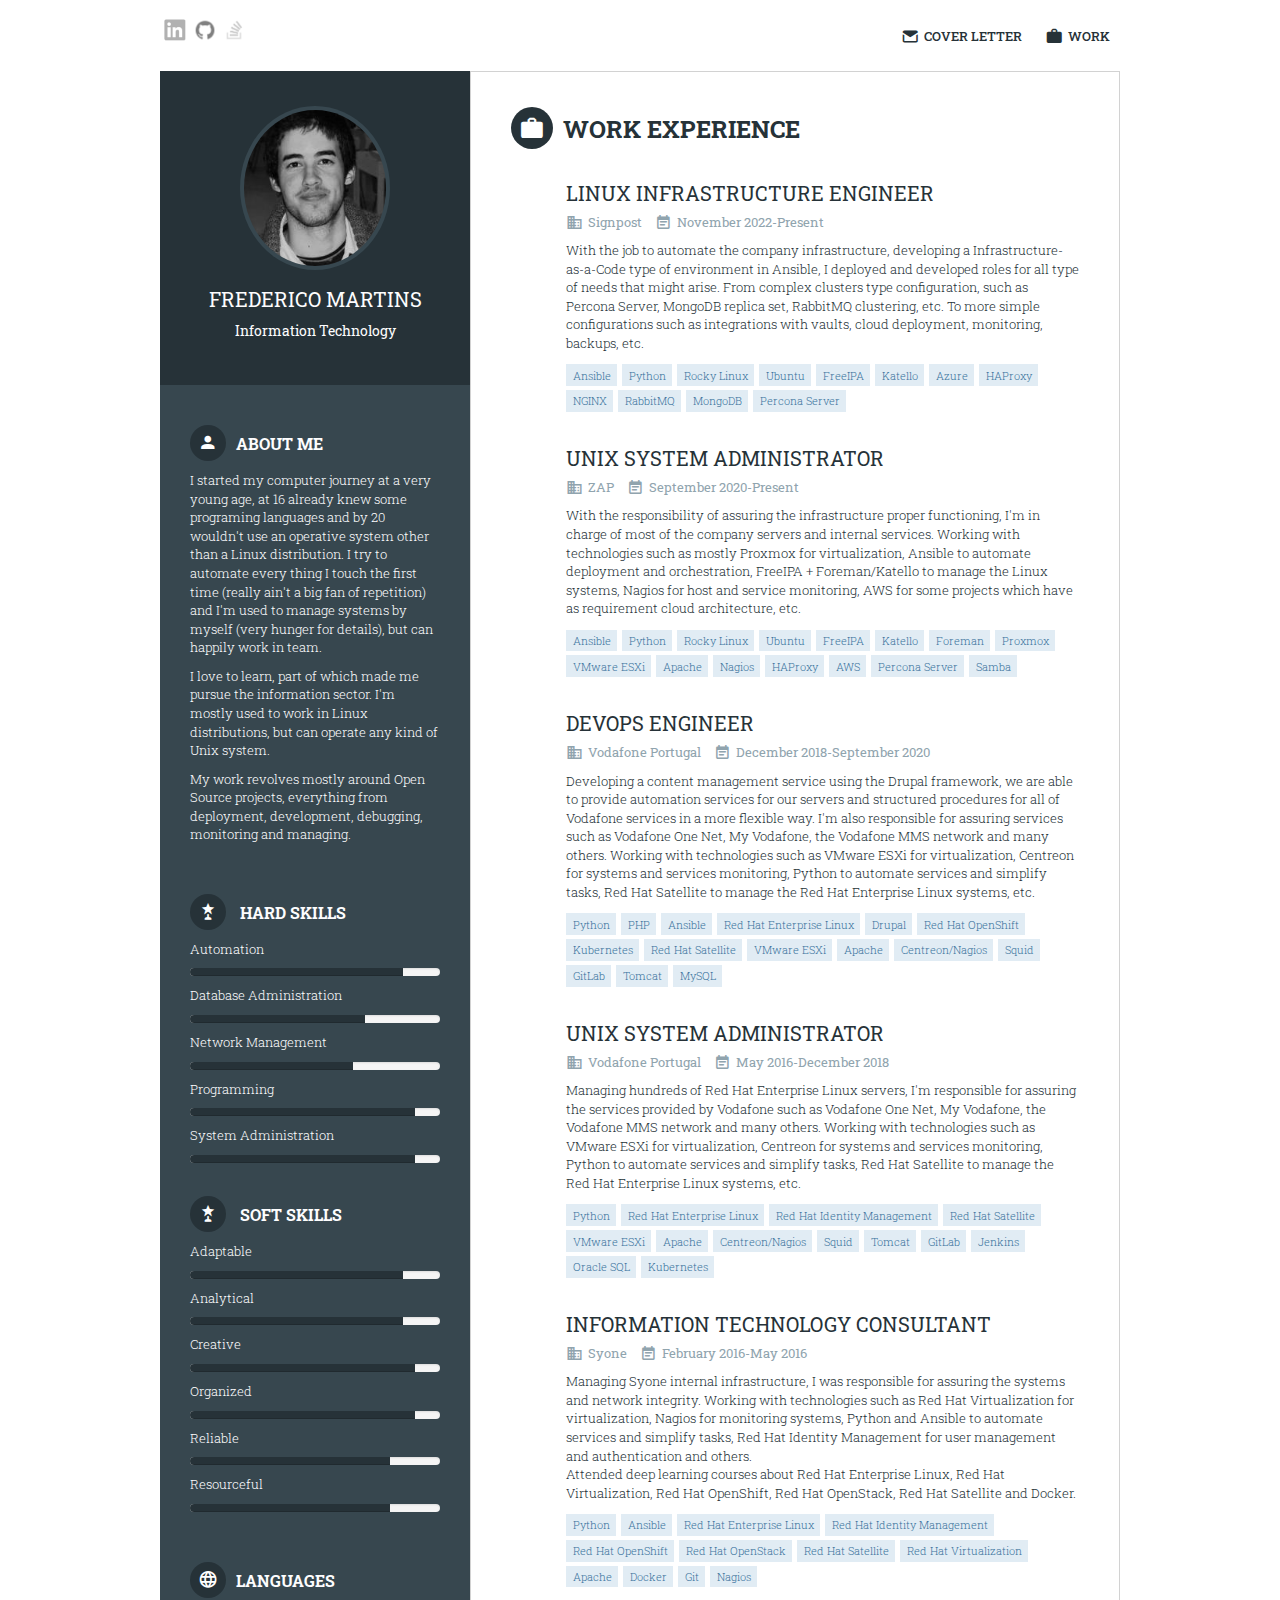
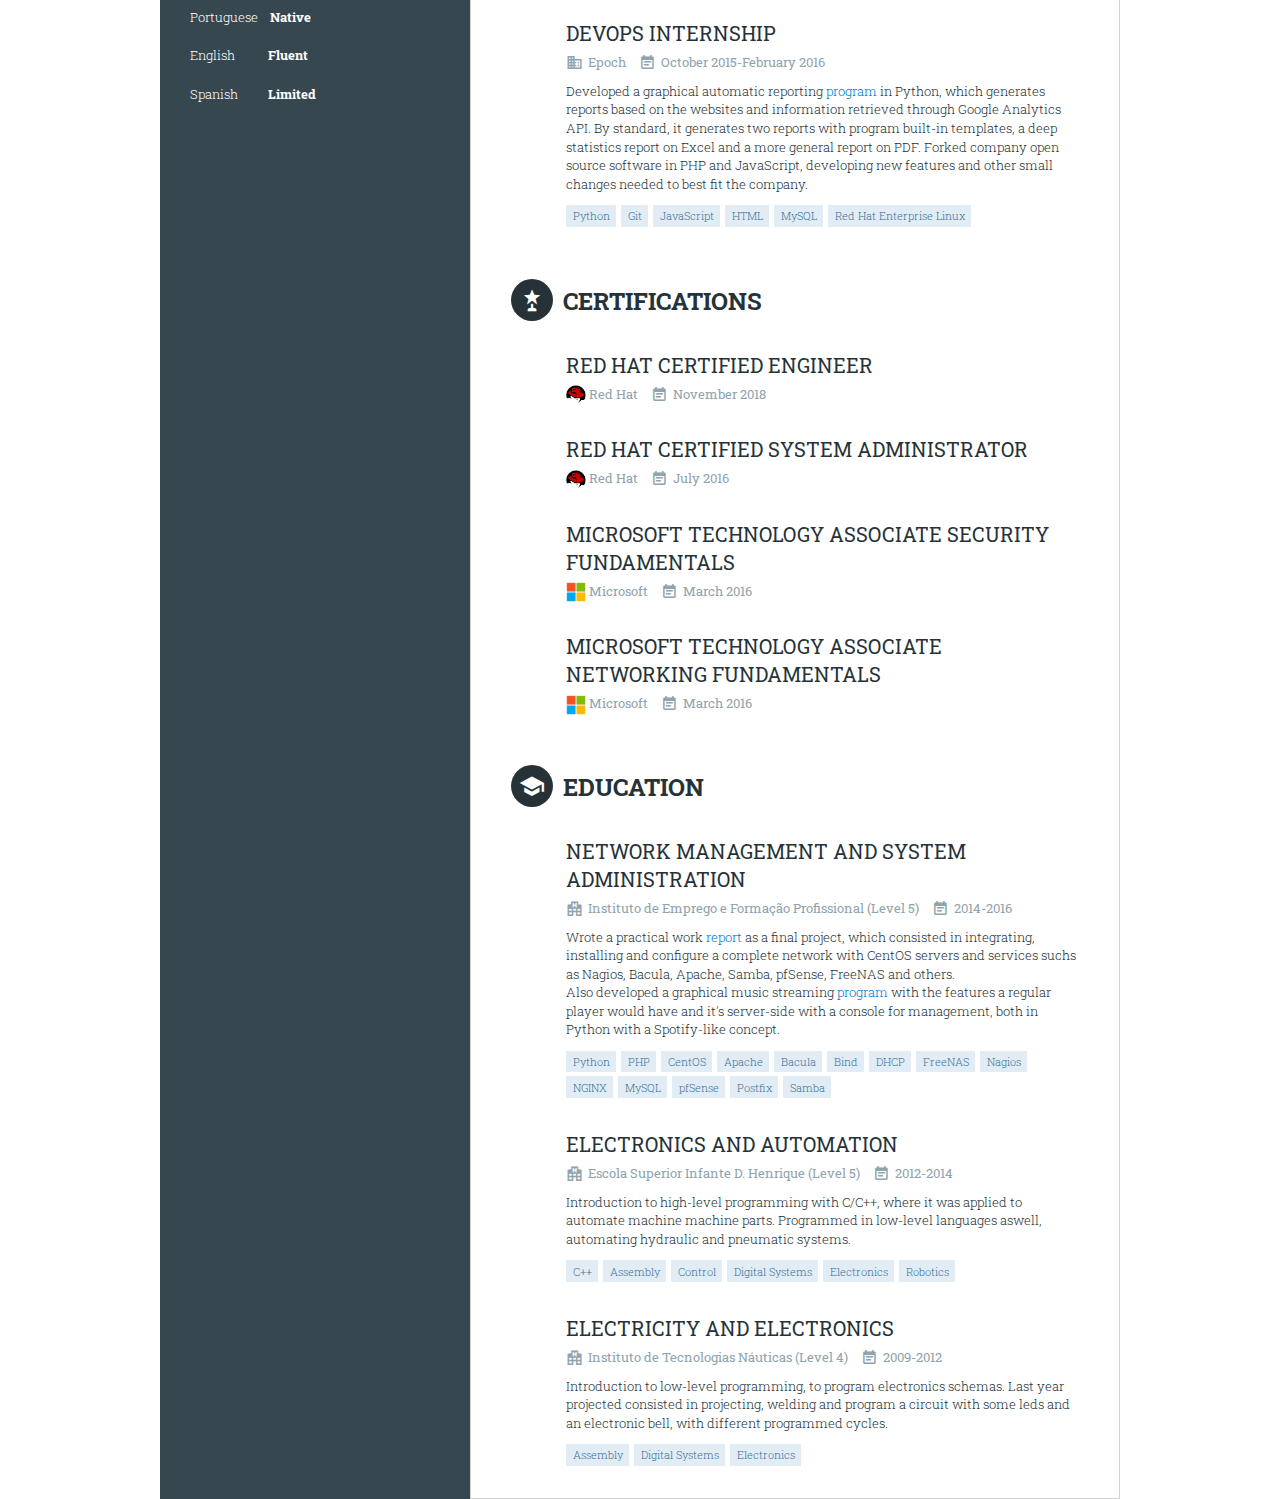
==== commit 437b4457: "New position added" ====
--- a/index.html
+++ b/index.html
@@ -217,6 +217,20 @@
 						<div class="nino-sectionContent">
 							<div class="inner">
 								<article>
+									<h3 class="nino-articleTitle">Linux Infrastructure Engineer</h3>
+									<div class="nino-articleMeta">
+										<span><i class="mdi mdi-domain nino-icon"></i>Signpost</span>
+										<span><i class="mdi mdi-calendar-text nino-icon"></i>November 2022-Present</span>
+									</div>
+									<div class="nino-articleContent">
+										With the job to automate the company infrastructure, developing a Infrastructure-as-a-Code type of environment in Ansible, I deployed and developed roles for all type of needs that might arise. From complex clusters type configuration, such as Percona Server, MongoDB replica set, RabbitMQ clustering, etc. To more simple configurations such as integrations with vaults, cloud deployment, monitoring, backups, etc.
+									</div>
+									<div class="post-taglist" style="line-height:75%;">
+										<br>
+    									<a class="post-tag js-gps-track" title="" rel="tag">Ansible</a> <a class="post-tag js-gps-track" title="" rel="tag">Python</a> <a class="post-tag js-gps-track" title="Red Hat Enterprise Linux (Clone)" rel="tag">Rocky Linux</a> <a class="post-tag js-gps-track" title="" rel="tag">Ubuntu</a> <a class="post-tag js-gps-track" title="" rel="tag">FreeIPA</a> <a class="post-tag js-gps-track" title="" rel="tag">Katello</a> <a class="post-tag js-gps-track" title="" rel="tag">Azure</a> <a class="post-tag js-gps-track" title="" rel="tag">HAProxy</a> <a class="post-tag js-gps-track" title="" rel="tag">NGINX</a> <a class="post-tag js-gps-track" title="" rel="tag">RabbitMQ</a> <a class="post-tag js-gps-track" title="" rel="tag">MongoDB</a> <a class="post-tag js-gps-track" title="MySQL" rel="tag">Percona Server</a>
+									</div>
+								</article>
+								<article>
 									<h3 class="nino-articleTitle">Unix System Administrator</h3>
 									<div class="nino-articleMeta">
 										<span><i class="mdi mdi-domain nino-icon"></i>ZAP</span>
@@ -227,10 +241,10 @@
 									</div>
 									<div class="post-taglist" style="line-height:75%;">
 										<br>
-    									<a class="post-tag js-gps-track" title="" rel="tag">Ansible</a> <a class="post-tag js-gps-track" title="" rel="tag">Python</a> <a class="post-tag js-gps-track" title="Red Hat Enterprise Linux (Clone)" rel="tag">Rocky Linux</a> <a class="post-tag js-gps-track" title="" rel="tag">Ubuntu</a> <a class="post-tag js-gps-track" title="" rel="tag">FreeIPA</a> <a class="post-tag js-gps-track" title="" rel="tag">Katello</a> <a class="post-tag js-gps-track" title="" rel="tag">Foreman</a> <a class="post-tag js-gps-track" title="" rel="tag">Proxmox</a> <a class="post-tag js-gps-track" title="" rel="tag">VMware ESXi</a> <a class="post-tag js-gps-track" title="" rel="tag">Apache</a> <a class="post-tag js-gps-track" title="" rel="tag">Nagios</a> <a class="post-tag js-gps-track" title="" rel="tag">HAProxy</a> <a class="post-tag js-gps-track" title="" rel="tag">AWS</a> <a class="post-tag js-gps-track" title="" rel="tag">MySQL</a> <a class="post-tag js-gps-track" title="" rel="tag">Samba</a>
-									</div>
-								</article>
-                                                                <article>
+    									<a class="post-tag js-gps-track" title="" rel="tag">Ansible</a> <a class="post-tag js-gps-track" title="" rel="tag">Python</a> <a class="post-tag js-gps-track" title="Red Hat Enterprise Linux (Clone)" rel="tag">Rocky Linux</a> <a class="post-tag js-gps-track" title="" rel="tag">Ubuntu</a> <a class="post-tag js-gps-track" title="" rel="tag">FreeIPA</a> <a class="post-tag js-gps-track" title="" rel="tag">Katello</a> <a class="post-tag js-gps-track" title="" rel="tag">Foreman</a> <a class="post-tag js-gps-track" title="" rel="tag">Proxmox</a> <a class="post-tag js-gps-track" title="" rel="tag">VMware ESXi</a> <a class="post-tag js-gps-track" title="" rel="tag">Apache</a> <a class="post-tag js-gps-track" title="" rel="tag">Nagios</a> <a class="post-tag js-gps-track" title="" rel="tag">HAProxy</a> <a class="post-tag js-gps-track" title="" rel="tag">AWS</a> <a class="post-tag js-gps-track" title="MySQL" rel="tag">Percona Server</a> <a class="post-tag js-gps-track" title="" rel="tag">Samba</a>
+									</div>
+								</article>
+								<article>
 									<h3 class="nino-articleTitle">DevOps Engineer</h3>
 									<div class="nino-articleMeta">
 										<span><i class="mdi mdi-domain nino-icon"></i>Vodafone Portugal</span>
@@ -265,7 +279,7 @@
 										<span><i class="mdi mdi-calendar-text nino-icon"></i>February 2016-May 2016</span>
 									</div>
 									<div class="nino-articleContent">
-										Managing Syone internal network, I was responsible for assuring the systems and network integrity. Working with technologies such as Red Hat Virtualization for virtualization, Nagios for monitoring systems, Python and Ansible to automate services and simplify tasks, Red Hat Identity Management for user management and authentication and others. <br>
+										Managing Syone internal infrastructure, I was responsible for assuring the systems and network integrity. Working with technologies such as Red Hat Virtualization for virtualization, Nagios for monitoring systems, Python and Ansible to automate services and simplify tasks, Red Hat Identity Management for user management and authentication and others. <br>
 										Attended deep learning courses about Red Hat Enterprise Linux, Red Hat Virtualization, Red Hat OpenShift, Red Hat OpenStack, Red Hat Satellite and Docker.
 									</div>
 									<div class="post-taglist" style="line-height:75%;">
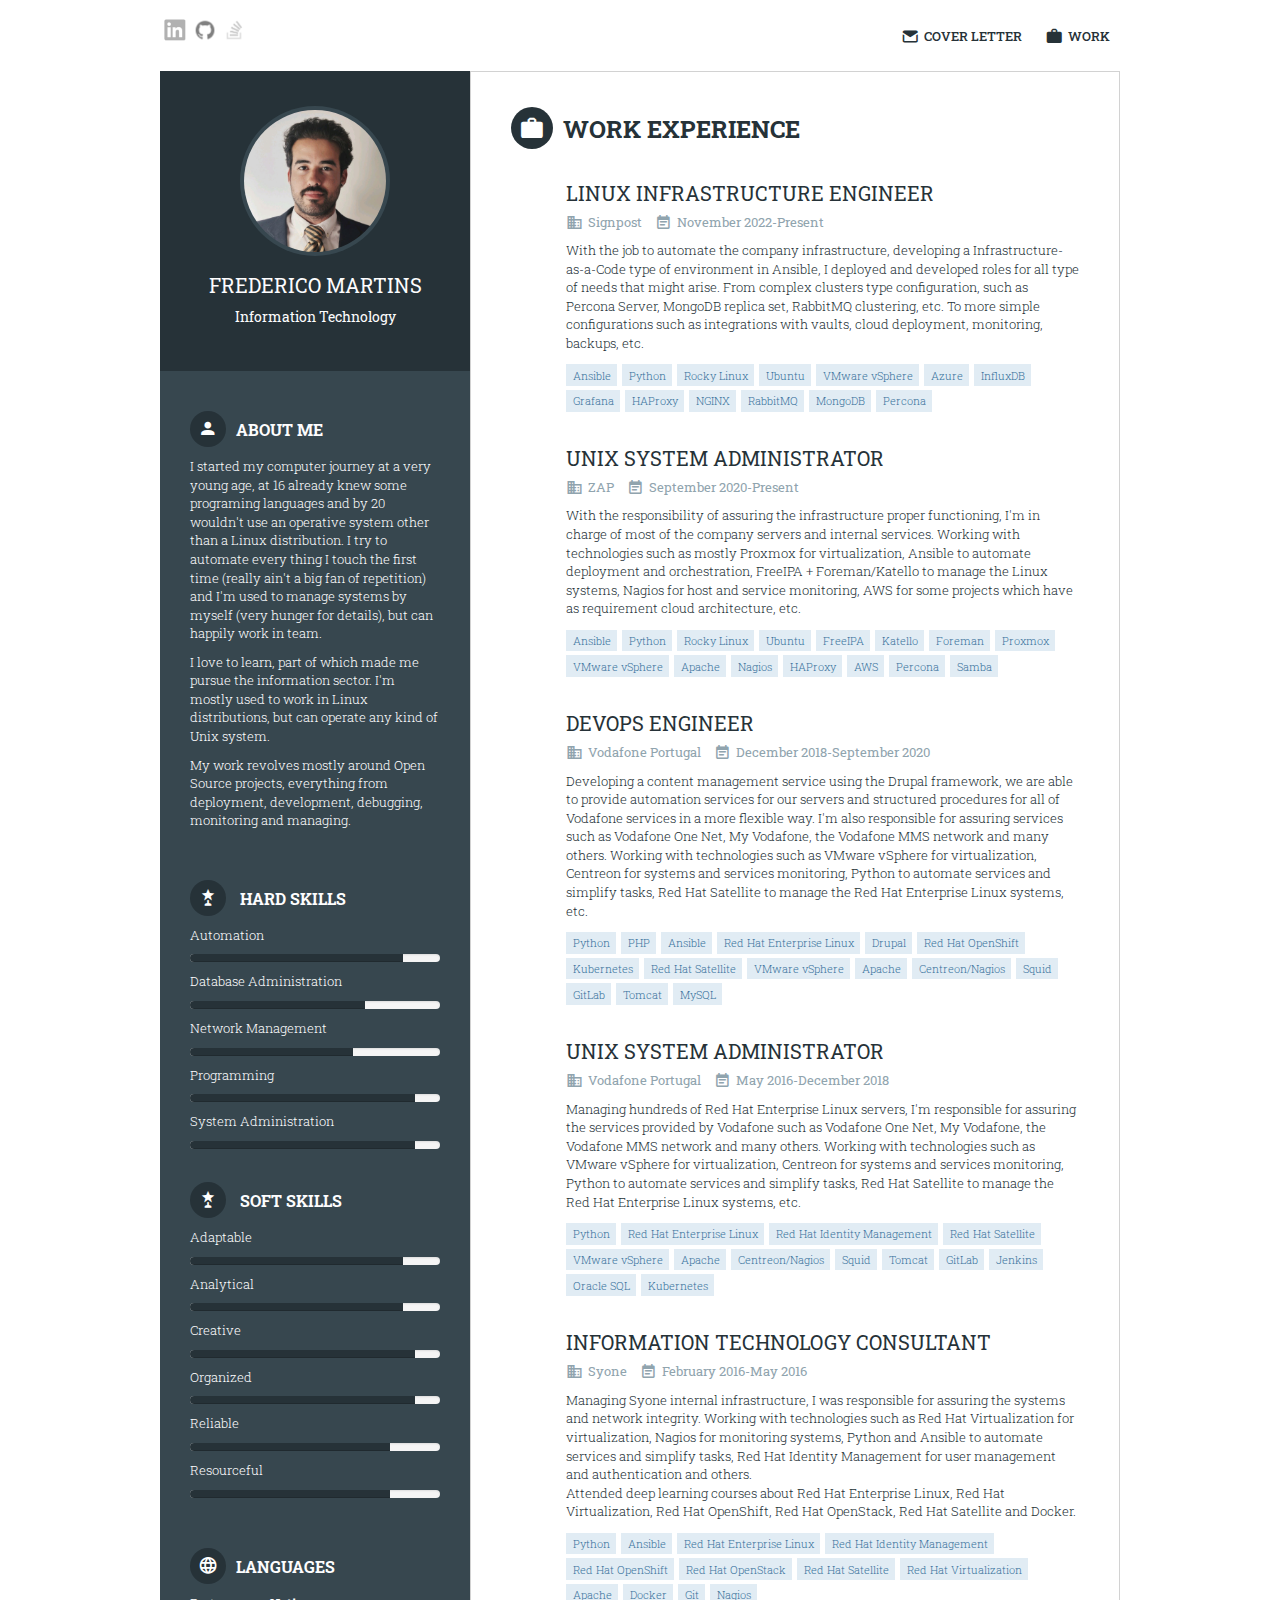
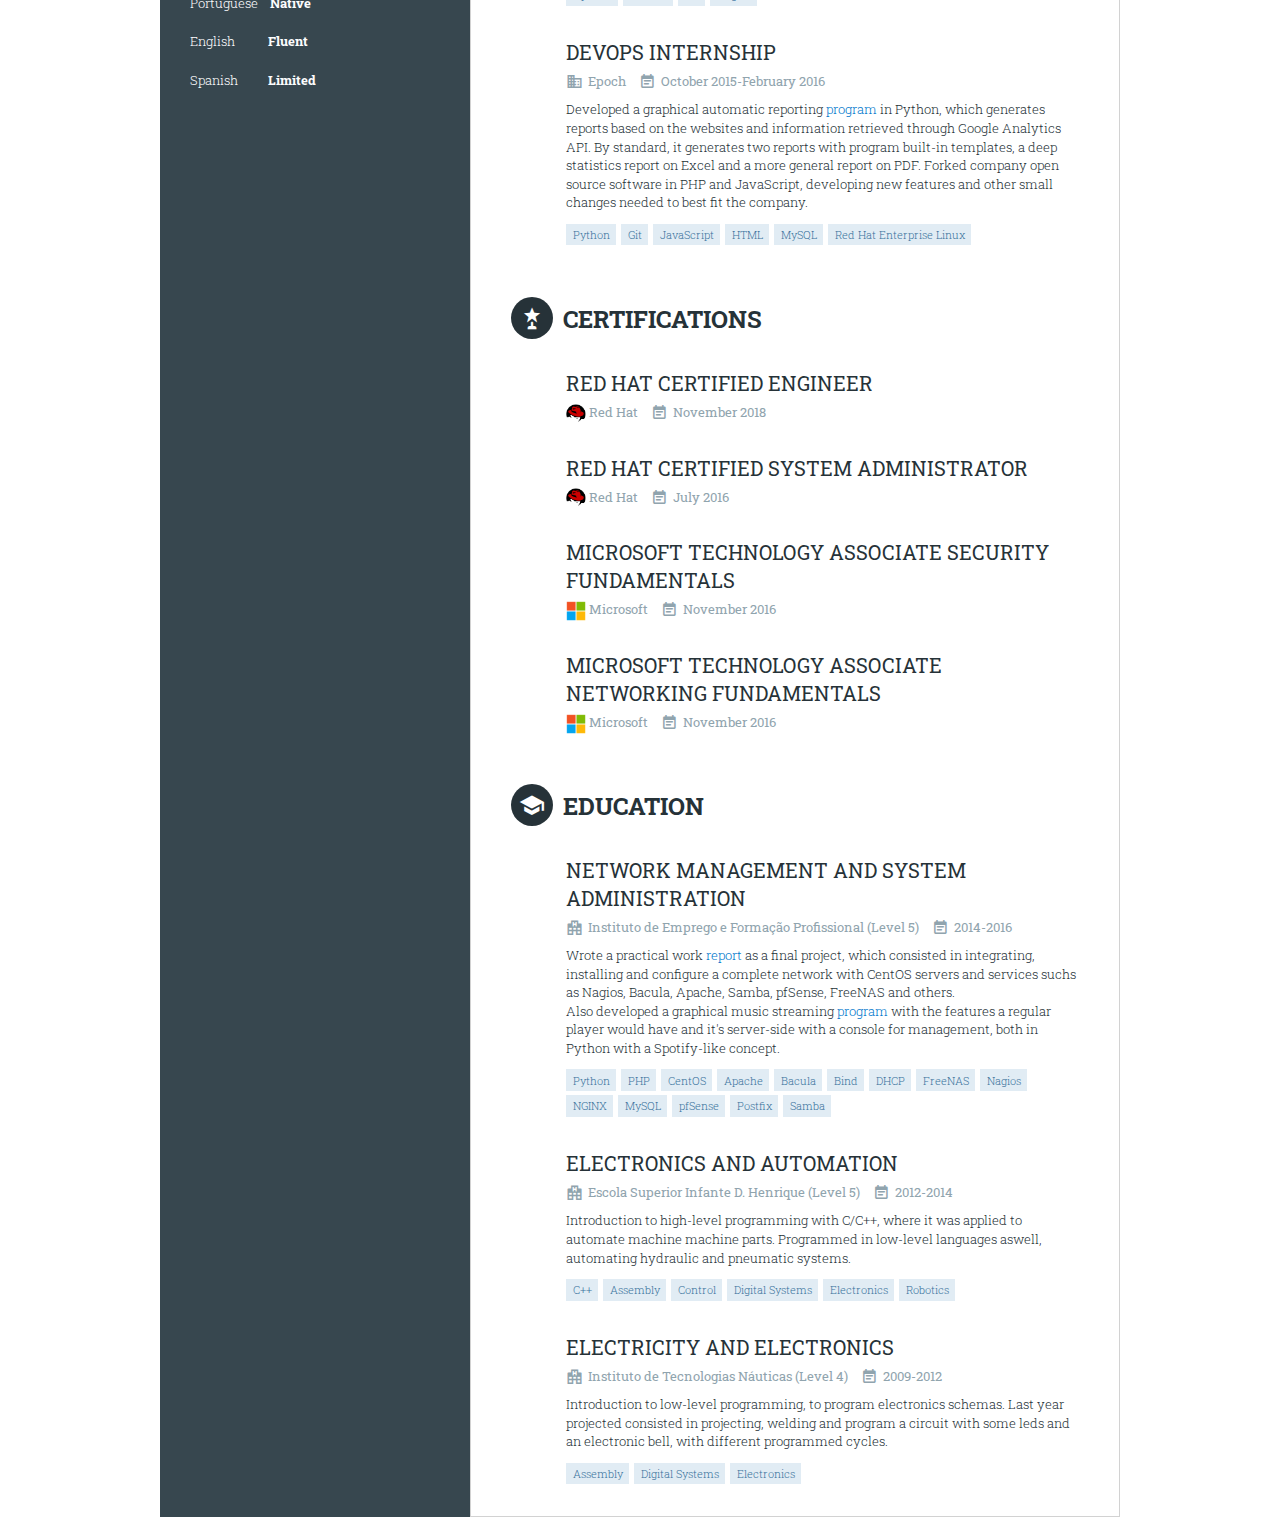
==== commit af8a926d: "New profile image" ====
--- a/index.html
+++ b/index.html
@@ -227,7 +227,7 @@
 									</div>
 									<div class="post-taglist" style="line-height:75%;">
 										<br>
-    									<a class="post-tag js-gps-track" title="" rel="tag">Ansible</a> <a class="post-tag js-gps-track" title="" rel="tag">Python</a> <a class="post-tag js-gps-track" title="Red Hat Enterprise Linux (Clone)" rel="tag">Rocky Linux</a> <a class="post-tag js-gps-track" title="" rel="tag">Ubuntu</a> <a class="post-tag js-gps-track" title="" rel="tag">FreeIPA</a> <a class="post-tag js-gps-track" title="" rel="tag">Katello</a> <a class="post-tag js-gps-track" title="" rel="tag">Azure</a> <a class="post-tag js-gps-track" title="" rel="tag">HAProxy</a> <a class="post-tag js-gps-track" title="" rel="tag">NGINX</a> <a class="post-tag js-gps-track" title="" rel="tag">RabbitMQ</a> <a class="post-tag js-gps-track" title="" rel="tag">MongoDB</a> <a class="post-tag js-gps-track" title="MySQL" rel="tag">Percona Server</a>
+    									<a class="post-tag js-gps-track" title="" rel="tag">Ansible</a> <a class="post-tag js-gps-track" title="" rel="tag">Python</a> <a class="post-tag js-gps-track" title="Red Hat Enterprise Linux (Clone)" rel="tag">Rocky Linux</a> <a class="post-tag js-gps-track" title="" rel="tag">Ubuntu</a> <a class="post-tag js-gps-track" title="" rel="tag">VMware vSphere</a> <a class="post-tag js-gps-track" title="" rel="tag">Azure</a> <a class="post-tag js-gps-track" title="" rel="tag">InfluxDB</a> <a class="post-tag js-gps-track" title="" rel="tag">Grafana</a> <a class="post-tag js-gps-track" title="" rel="tag">HAProxy</a> <a class="post-tag js-gps-track" title="" rel="tag">NGINX</a> <a class="post-tag js-gps-track" title="" rel="tag">RabbitMQ</a> <a class="post-tag js-gps-track" title="" rel="tag">MongoDB</a> <a class="post-tag js-gps-track" title="MySQL" rel="tag">Percona</a>
 									</div>
 								</article>
 								<article>
@@ -241,7 +241,7 @@
 									</div>
 									<div class="post-taglist" style="line-height:75%;">
 										<br>
-    									<a class="post-tag js-gps-track" title="" rel="tag">Ansible</a> <a class="post-tag js-gps-track" title="" rel="tag">Python</a> <a class="post-tag js-gps-track" title="Red Hat Enterprise Linux (Clone)" rel="tag">Rocky Linux</a> <a class="post-tag js-gps-track" title="" rel="tag">Ubuntu</a> <a class="post-tag js-gps-track" title="" rel="tag">FreeIPA</a> <a class="post-tag js-gps-track" title="" rel="tag">Katello</a> <a class="post-tag js-gps-track" title="" rel="tag">Foreman</a> <a class="post-tag js-gps-track" title="" rel="tag">Proxmox</a> <a class="post-tag js-gps-track" title="" rel="tag">VMware ESXi</a> <a class="post-tag js-gps-track" title="" rel="tag">Apache</a> <a class="post-tag js-gps-track" title="" rel="tag">Nagios</a> <a class="post-tag js-gps-track" title="" rel="tag">HAProxy</a> <a class="post-tag js-gps-track" title="" rel="tag">AWS</a> <a class="post-tag js-gps-track" title="MySQL" rel="tag">Percona Server</a> <a class="post-tag js-gps-track" title="" rel="tag">Samba</a>
+    									<a class="post-tag js-gps-track" title="" rel="tag">Ansible</a> <a class="post-tag js-gps-track" title="" rel="tag">Python</a> <a class="post-tag js-gps-track" title="Red Hat Enterprise Linux (Clone)" rel="tag">Rocky Linux</a> <a class="post-tag js-gps-track" title="" rel="tag">Ubuntu</a> <a class="post-tag js-gps-track" title="" rel="tag">FreeIPA</a> <a class="post-tag js-gps-track" title="" rel="tag">Katello</a> <a class="post-tag js-gps-track" title="" rel="tag">Foreman</a> <a class="post-tag js-gps-track" title="" rel="tag">Proxmox</a> <a class="post-tag js-gps-track" title="" rel="tag">VMware vSphere</a> <a class="post-tag js-gps-track" title="" rel="tag">Apache</a> <a class="post-tag js-gps-track" title="" rel="tag">Nagios</a> <a class="post-tag js-gps-track" title="" rel="tag">HAProxy</a> <a class="post-tag js-gps-track" title="" rel="tag">AWS</a> <a class="post-tag js-gps-track" title="MySQL" rel="tag">Percona</a> <a class="post-tag js-gps-track" title="" rel="tag">Samba</a>
 									</div>
 								</article>
 								<article>
@@ -251,11 +251,11 @@
 										<span><i class="mdi mdi-calendar-text nino-icon"></i>December 2018-September 2020</span>
 									</div>
 									<div class="nino-articleContent">
-										Developing a content management service using the Drupal framework, we are able to provide automation services for our servers and structured procedures for all of Vodafone services in a more flexible way. I'm also responsible for assuring services such as Vodafone One Net, My Vodafone, the Vodafone MMS network and many others. Working with technologies such as VMware ESXi for virtualization, Centreon for systems and services monitoring, Python to automate services and simplify tasks, Red Hat Satellite</b> to manage the Red Hat Enterprise Linux systems, etc.
-									</div>
-									<div class="post-taglist" style="line-height:75%;">
-										<br>
-    									<a class="post-tag js-gps-track" title="" rel="tag">Python</a> <a class="post-tag js-gps-track" title="" rel="tag">PHP</a> <a class="post-tag js-gps-track" title="" rel="tag">Ansible</a> <a class="post-tag js-gps-track" title="CentOS (Clone)" rel="tag">Red Hat Enterprise Linux</a> <a class="post-tag js-gps-track" title="" rel="tag">Drupal</a> <a class="post-tag js-gps-track" title="OpenShift Origin (Upstream)" rel="tag">Red Hat OpenShift</a> <a class="post-tag js-gps-track" title="" rel="tag">Kubernetes</a> <a class="post-tag js-gps-track" title="Katello (Upstream)" rel="tag">Red Hat Satellite</a> <a class="post-tag js-gps-track" title="" rel="tag">VMware ESXi</a> <a class="post-tag js-gps-track" title="" rel="tag">Apache</a> <a class="post-tag js-gps-track" title="" rel="tag">Centreon/Nagios</a> <a class="post-tag js-gps-track" title="" rel="tag">Squid</a> <a class="post-tag js-gps-track" title="" rel="tag">GitLab</a> <a class="post-tag js-gps-track" title="" rel="tag">Tomcat</a> <a class="post-tag js-gps-track" title="" rel="tag">MySQL</a>
+										Developing a content management service using the Drupal framework, we are able to provide automation services for our servers and structured procedures for all of Vodafone services in a more flexible way. I'm also responsible for assuring services such as Vodafone One Net, My Vodafone, the Vodafone MMS network and many others. Working with technologies such as VMware vSphere for virtualization, Centreon for systems and services monitoring, Python to automate services and simplify tasks, Red Hat Satellite</b> to manage the Red Hat Enterprise Linux systems, etc.
+									</div>
+									<div class="post-taglist" style="line-height:75%;">
+										<br>
+    									<a class="post-tag js-gps-track" title="" rel="tag">Python</a> <a class="post-tag js-gps-track" title="" rel="tag">PHP</a> <a class="post-tag js-gps-track" title="" rel="tag">Ansible</a> <a class="post-tag js-gps-track" title="CentOS (Clone)" rel="tag">Red Hat Enterprise Linux</a> <a class="post-tag js-gps-track" title="" rel="tag">Drupal</a> <a class="post-tag js-gps-track" title="OpenShift Origin (Upstream)" rel="tag">Red Hat OpenShift</a> <a class="post-tag js-gps-track" title="" rel="tag">Kubernetes</a> <a class="post-tag js-gps-track" title="Katello (Upstream)" rel="tag">Red Hat Satellite</a> <a class="post-tag js-gps-track" title="" rel="tag">VMware vSphere</a> <a class="post-tag js-gps-track" title="" rel="tag">Apache</a> <a class="post-tag js-gps-track" title="" rel="tag">Centreon/Nagios</a> <a class="post-tag js-gps-track" title="" rel="tag">Squid</a> <a class="post-tag js-gps-track" title="" rel="tag">GitLab</a> <a class="post-tag js-gps-track" title="" rel="tag">Tomcat</a> <a class="post-tag js-gps-track" title="" rel="tag">MySQL</a>
 									</div>
 								</article>
 								<article>
@@ -265,11 +265,11 @@
 										<span><i class="mdi mdi-calendar-text nino-icon"></i>May 2016-December 2018</span>
 									</div>
 									<div class="nino-articleContent">
-										Managing hundreds of Red Hat Enterprise Linux servers, I'm responsible for assuring the services provided by Vodafone such as Vodafone One Net, My Vodafone, the Vodafone MMS network and many others. Working with technologies such as VMware ESXi for virtualization, Centreon for systems and services monitoring, Python to automate services and simplify tasks, Red Hat Satellite to manage the Red Hat Enterprise Linux systems, etc.
-									</div>
-									<div class="post-taglist" style="line-height:75%;">
-										<br>
-    									<a class="post-tag js-gps-track" title="" rel="tag">Python</a> <a class="post-tag js-gps-track" title="CentOS (Clone)" rel="tag">Red Hat Enterprise Linux</a> <a class="post-tag js-gps-track" title="FreeIPA (Upstream)" rel="tag">Red Hat Identity Management</a> <a class="post-tag js-gps-track" title="Katello (Upstream)" rel="tag">Red Hat Satellite</a> <a class="post-tag js-gps-track" title="" rel="tag">VMware ESXi</a> <a class="post-tag js-gps-track" title="" rel="tag">Apache</a> <a class="post-tag js-gps-track" title="" rel="tag">Centreon/Nagios</a> <a class="post-tag js-gps-track" title="" rel="tag">Squid</a> <a class="post-tag js-gps-track" title="" rel="tag">Tomcat</a> <a class="post-tag js-gps-track" title="" rel="tag">GitLab</a> <a class="post-tag js-gps-track" title="" rel="tag">Jenkins</a> <a class="post-tag js-gps-track" title="" rel="tag">Oracle SQL</a> <a class="post-tag js-gps-track" title="" rel="tag">Kubernetes</a>
+										Managing hundreds of Red Hat Enterprise Linux servers, I'm responsible for assuring the services provided by Vodafone such as Vodafone One Net, My Vodafone, the Vodafone MMS network and many others. Working with technologies such as VMware vSphere for virtualization, Centreon for systems and services monitoring, Python to automate services and simplify tasks, Red Hat Satellite to manage the Red Hat Enterprise Linux systems, etc.
+									</div>
+									<div class="post-taglist" style="line-height:75%;">
+										<br>
+    									<a class="post-tag js-gps-track" title="" rel="tag">Python</a> <a class="post-tag js-gps-track" title="CentOS (Clone)" rel="tag">Red Hat Enterprise Linux</a> <a class="post-tag js-gps-track" title="FreeIPA (Upstream)" rel="tag">Red Hat Identity Management</a> <a class="post-tag js-gps-track" title="Katello (Upstream)" rel="tag">Red Hat Satellite</a> <a class="post-tag js-gps-track" title="" rel="tag">VMware vSphere</a> <a class="post-tag js-gps-track" title="" rel="tag">Apache</a> <a class="post-tag js-gps-track" title="" rel="tag">Centreon/Nagios</a> <a class="post-tag js-gps-track" title="" rel="tag">Squid</a> <a class="post-tag js-gps-track" title="" rel="tag">Tomcat</a> <a class="post-tag js-gps-track" title="" rel="tag">GitLab</a> <a class="post-tag js-gps-track" title="" rel="tag">Jenkins</a> <a class="post-tag js-gps-track" title="" rel="tag">Oracle SQL</a> <a class="post-tag js-gps-track" title="" rel="tag">Kubernetes</a>
 									</div>
 								</article>
 								<article>
@@ -331,7 +331,7 @@
 									<h3 class="nino-articleTitle">Microsoft Technology Associate Security Fundamentals</h3></a>
 									<div class="nino-articleMeta">
 										<span><img src="images/ico/ms.png" alt="" height="20" width="20"> Microsoft</span>
-										<span><i class="mdi mdi-calendar-text nino-icon"></i>March 2016</span>
+										<span><i class="mdi mdi-calendar-text nino-icon"></i>November 2016</span>
 									</div>
 								</article>
 								<article>
@@ -339,7 +339,7 @@
 									<h3 class="nino-articleTitle">Microsoft Technology Associate Networking Fundamentals</h3></a>
 									<div class="nino-articleMeta">
 										<span><img src="images/ico/ms.png" alt="" height="20" width="20"> Microsoft</span>
-										<span><i class="mdi mdi-calendar-text nino-icon"></i>March 2016</span>
+										<span><i class="mdi mdi-calendar-text nino-icon"></i>November 2016</span>
 									</div>
 								</article>
 							</div>
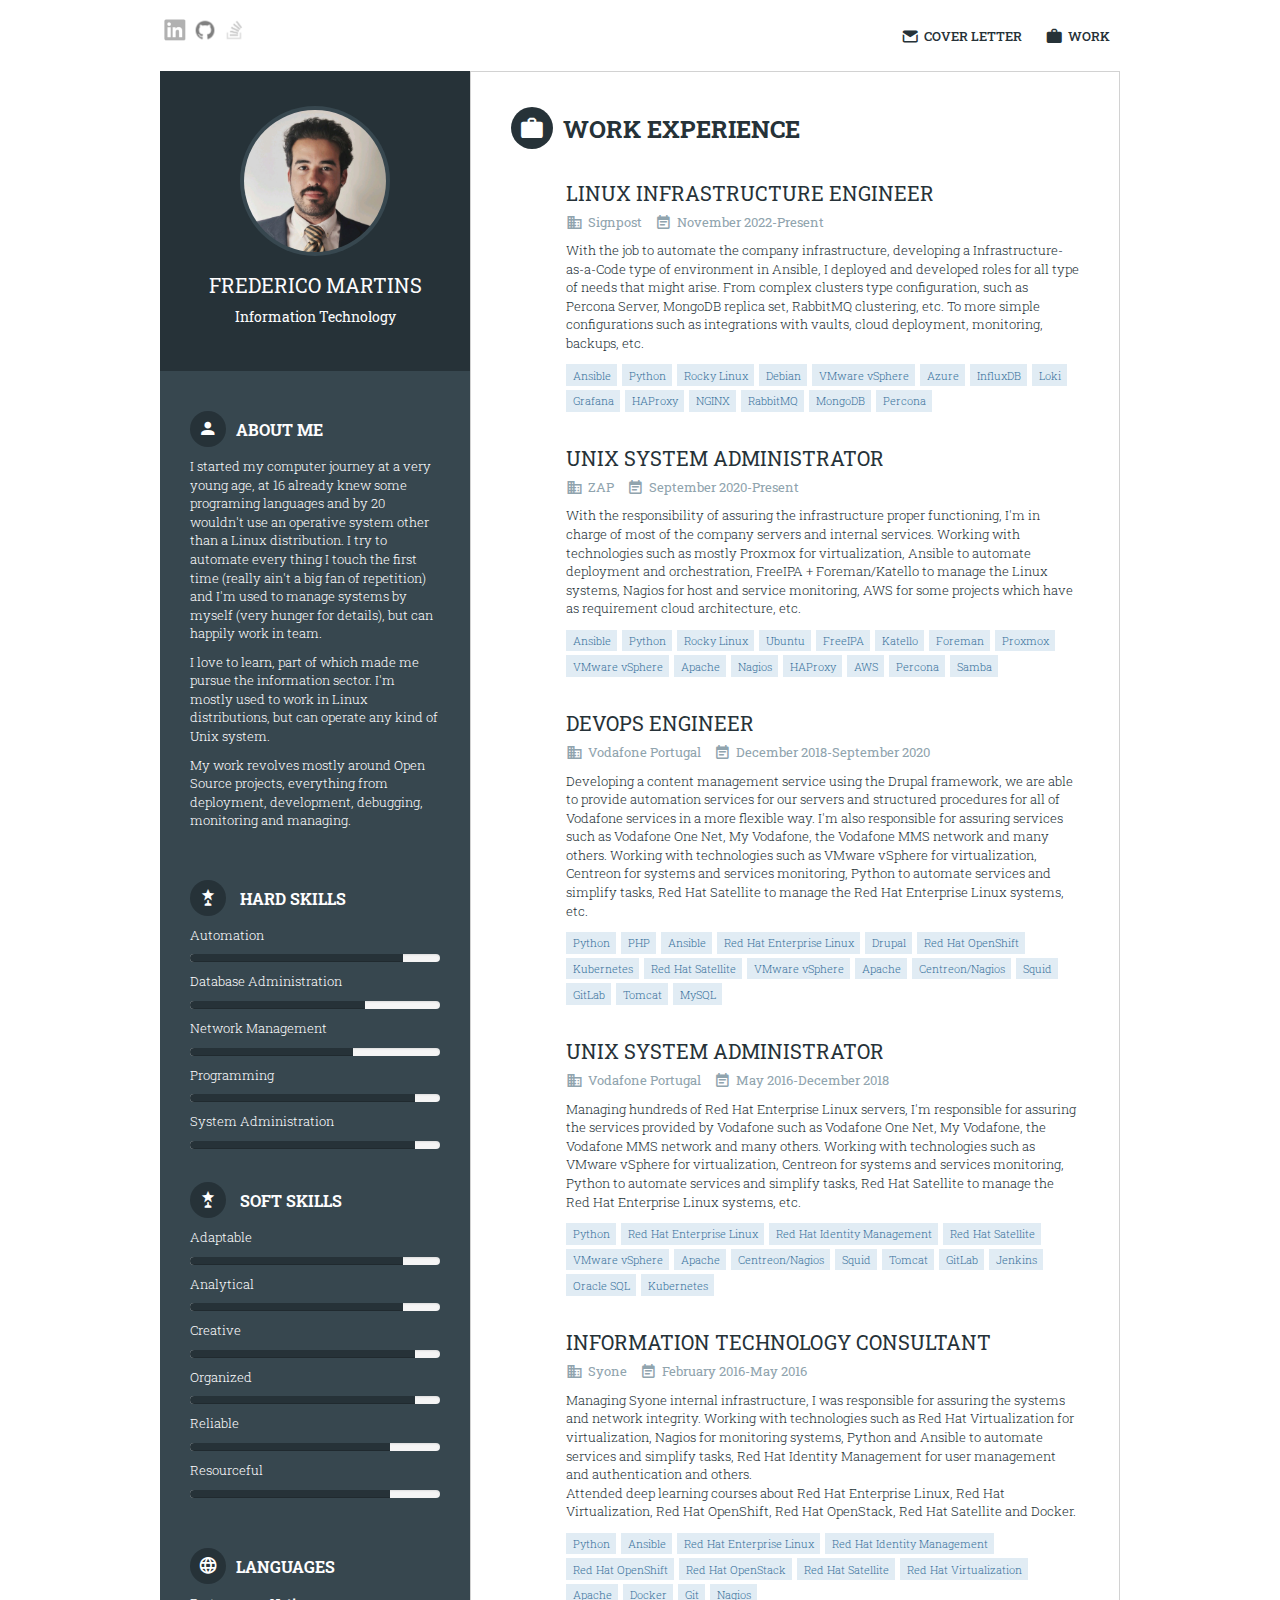
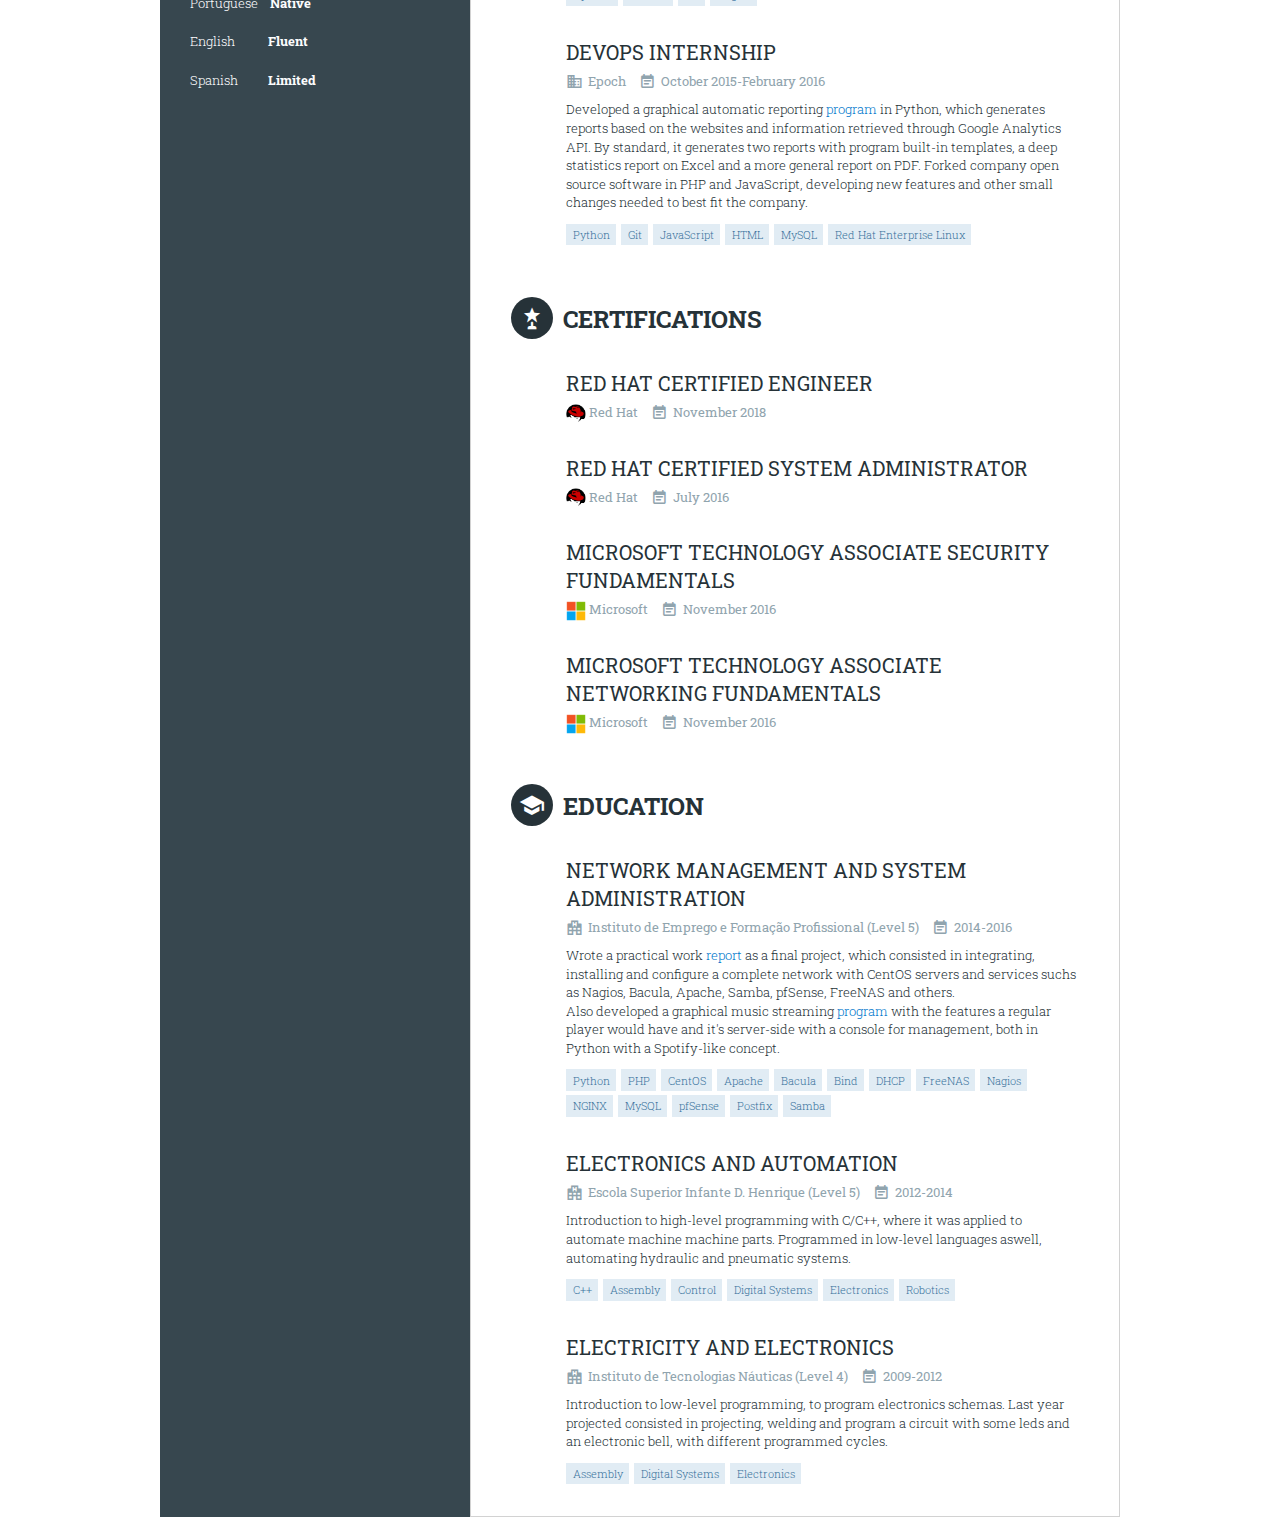
==== commit 3034ae5c: "Update index.html" ====
--- a/index.html
+++ b/index.html
@@ -227,7 +227,7 @@
 									</div>
 									<div class="post-taglist" style="line-height:75%;">
 										<br>
-    									<a class="post-tag js-gps-track" title="" rel="tag">Ansible</a> <a class="post-tag js-gps-track" title="" rel="tag">Python</a> <a class="post-tag js-gps-track" title="Red Hat Enterprise Linux (Clone)" rel="tag">Rocky Linux</a> <a class="post-tag js-gps-track" title="" rel="tag">Ubuntu</a> <a class="post-tag js-gps-track" title="" rel="tag">VMware vSphere</a> <a class="post-tag js-gps-track" title="" rel="tag">Azure</a> <a class="post-tag js-gps-track" title="" rel="tag">InfluxDB</a> <a class="post-tag js-gps-track" title="" rel="tag">Grafana</a> <a class="post-tag js-gps-track" title="" rel="tag">HAProxy</a> <a class="post-tag js-gps-track" title="" rel="tag">NGINX</a> <a class="post-tag js-gps-track" title="" rel="tag">RabbitMQ</a> <a class="post-tag js-gps-track" title="" rel="tag">MongoDB</a> <a class="post-tag js-gps-track" title="MySQL" rel="tag">Percona</a>
+    									<a class="post-tag js-gps-track" title="" rel="tag">Ansible</a> <a class="post-tag js-gps-track" title="" rel="tag">Python</a> <a class="post-tag js-gps-track" title="Red Hat Enterprise Linux (Clone)" rel="tag">Rocky Linux</a> <a class="post-tag js-gps-track" title="" rel="tag">Debian</a> <a class="post-tag js-gps-track" title="" rel="tag">VMware vSphere</a> <a class="post-tag js-gps-track" title="" rel="tag">Azure</a> <a class="post-tag js-gps-track" title="" rel="tag">InfluxDB</a> <a class="post-tag js-gps-track" title="" rel="tag">Loki</a> <a class="post-tag js-gps-track" title="" rel="tag">Grafana</a> <a class="post-tag js-gps-track" title="" rel="tag">HAProxy</a> <a class="post-tag js-gps-track" title="" rel="tag">NGINX</a> <a class="post-tag js-gps-track" title="" rel="tag">RabbitMQ</a> <a class="post-tag js-gps-track" title="" rel="tag">MongoDB</a> <a class="post-tag js-gps-track" title="MySQL" rel="tag">Percona</a>
 									</div>
 								</article>
 								<article>
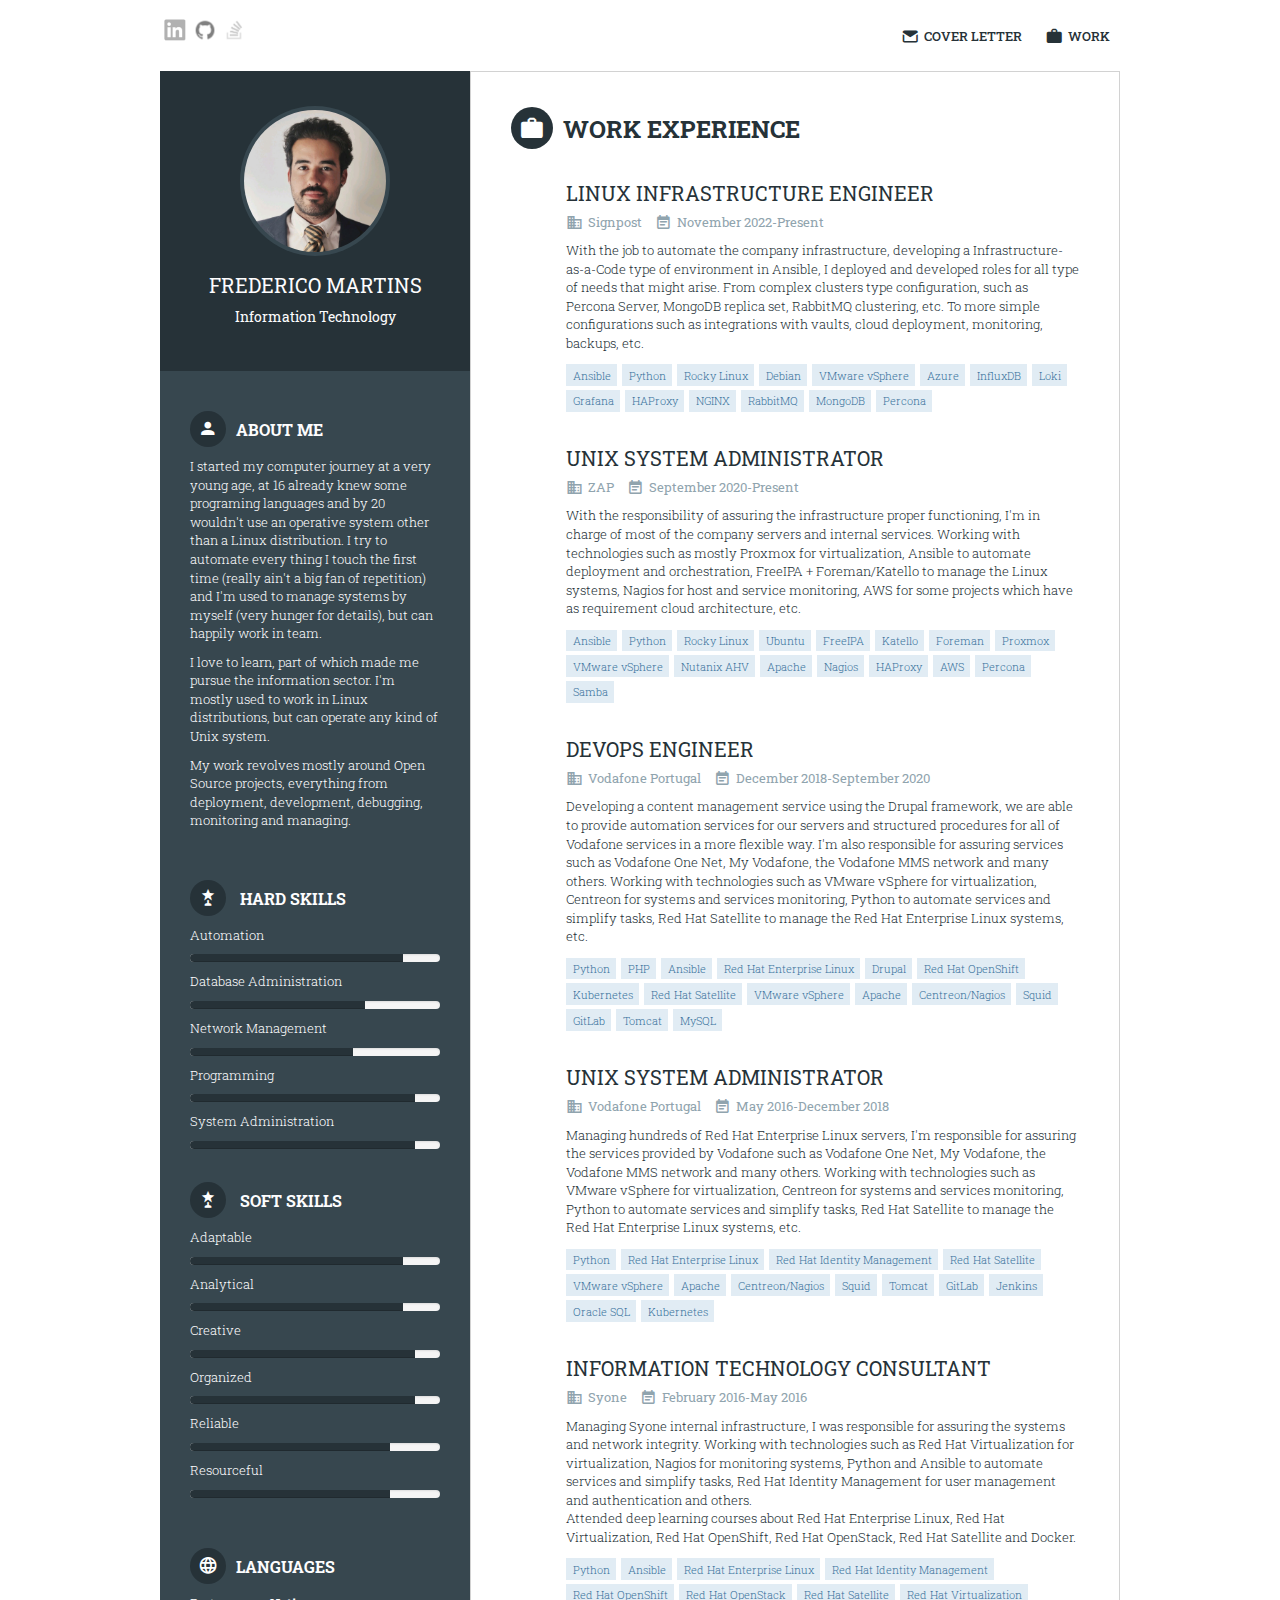
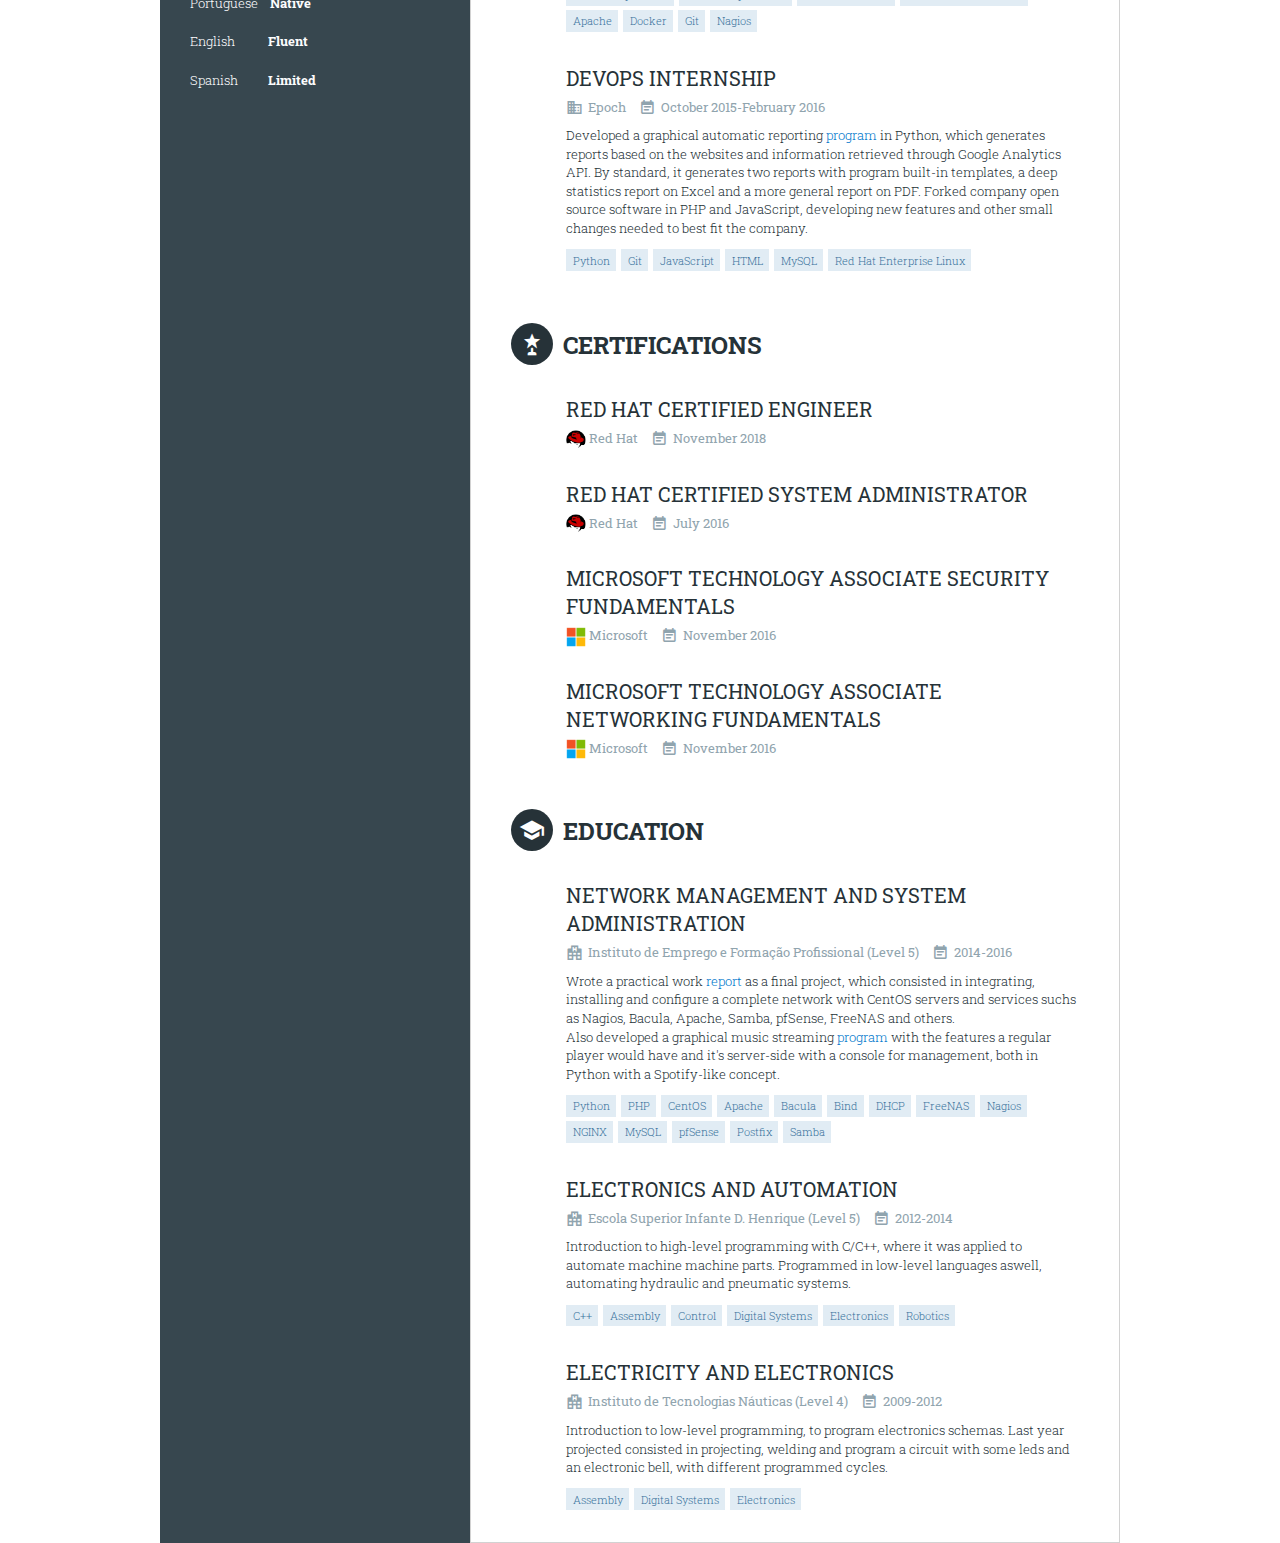
==== commit c184ce48: "Update index.html" ====
--- a/index.html
+++ b/index.html
@@ -241,7 +241,7 @@
 									</div>
 									<div class="post-taglist" style="line-height:75%;">
 										<br>
-    									<a class="post-tag js-gps-track" title="" rel="tag">Ansible</a> <a class="post-tag js-gps-track" title="" rel="tag">Python</a> <a class="post-tag js-gps-track" title="Red Hat Enterprise Linux (Clone)" rel="tag">Rocky Linux</a> <a class="post-tag js-gps-track" title="" rel="tag">Ubuntu</a> <a class="post-tag js-gps-track" title="" rel="tag">FreeIPA</a> <a class="post-tag js-gps-track" title="" rel="tag">Katello</a> <a class="post-tag js-gps-track" title="" rel="tag">Foreman</a> <a class="post-tag js-gps-track" title="" rel="tag">Proxmox</a> <a class="post-tag js-gps-track" title="" rel="tag">VMware vSphere</a> <a class="post-tag js-gps-track" title="" rel="tag">Apache</a> <a class="post-tag js-gps-track" title="" rel="tag">Nagios</a> <a class="post-tag js-gps-track" title="" rel="tag">HAProxy</a> <a class="post-tag js-gps-track" title="" rel="tag">AWS</a> <a class="post-tag js-gps-track" title="MySQL" rel="tag">Percona</a> <a class="post-tag js-gps-track" title="" rel="tag">Samba</a>
+    									<a class="post-tag js-gps-track" title="" rel="tag">Ansible</a> <a class="post-tag js-gps-track" title="" rel="tag">Python</a> <a class="post-tag js-gps-track" title="Red Hat Enterprise Linux (Clone)" rel="tag">Rocky Linux</a> <a class="post-tag js-gps-track" title="" rel="tag">Ubuntu</a> <a class="post-tag js-gps-track" title="" rel="tag">FreeIPA</a> <a class="post-tag js-gps-track" title="" rel="tag">Katello</a> <a class="post-tag js-gps-track" title="" rel="tag">Foreman</a> <a class="post-tag js-gps-track" title="" rel="tag">Proxmox</a> <a class="post-tag js-gps-track" title="" rel="tag">VMware vSphere</a> <a class="post-tag js-gps-track" title="" rel="tag">Nutanix AHV</a> <a class="post-tag js-gps-track" title="" rel="tag">Apache</a> <a class="post-tag js-gps-track" title="" rel="tag">Nagios</a> <a class="post-tag js-gps-track" title="" rel="tag">HAProxy</a> <a class="post-tag js-gps-track" title="" rel="tag">AWS</a> <a class="post-tag js-gps-track" title="MySQL" rel="tag">Percona</a> <a class="post-tag js-gps-track" title="" rel="tag">Samba</a>
 									</div>
 								</article>
 								<article>
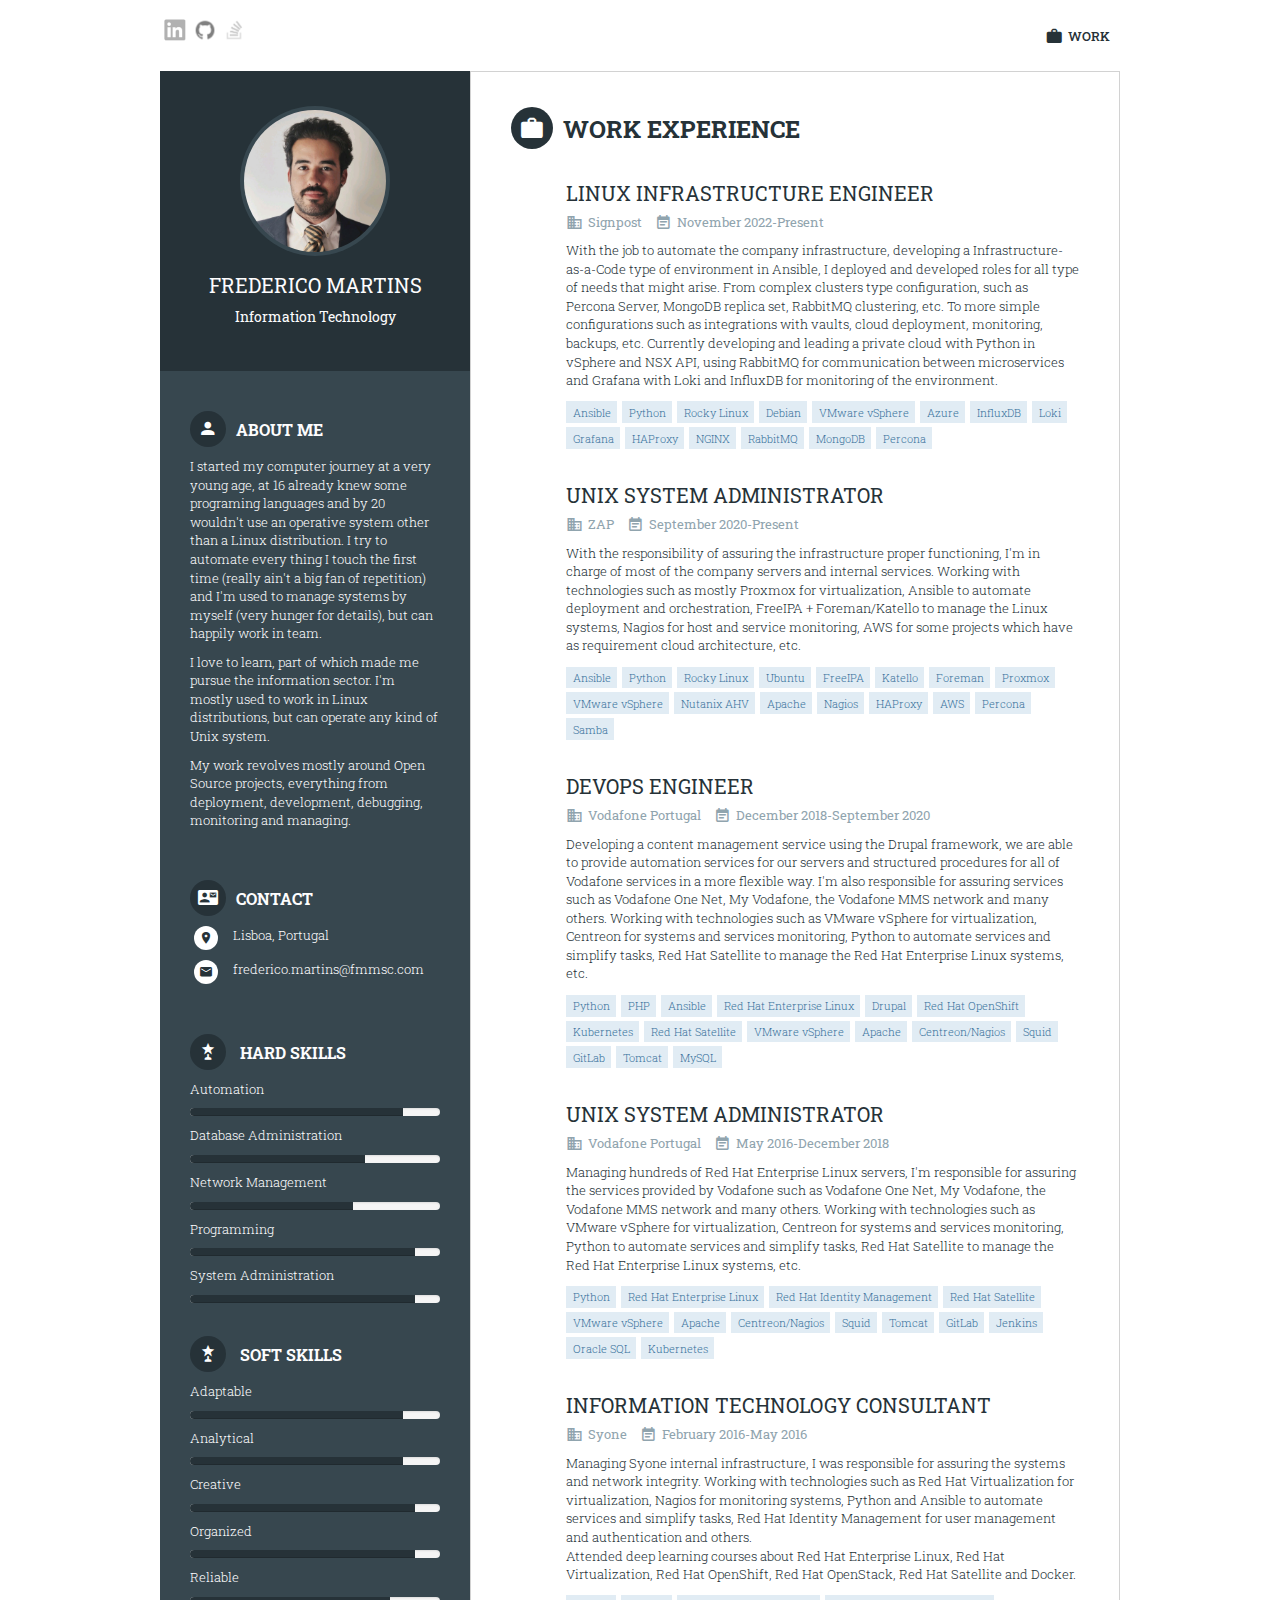
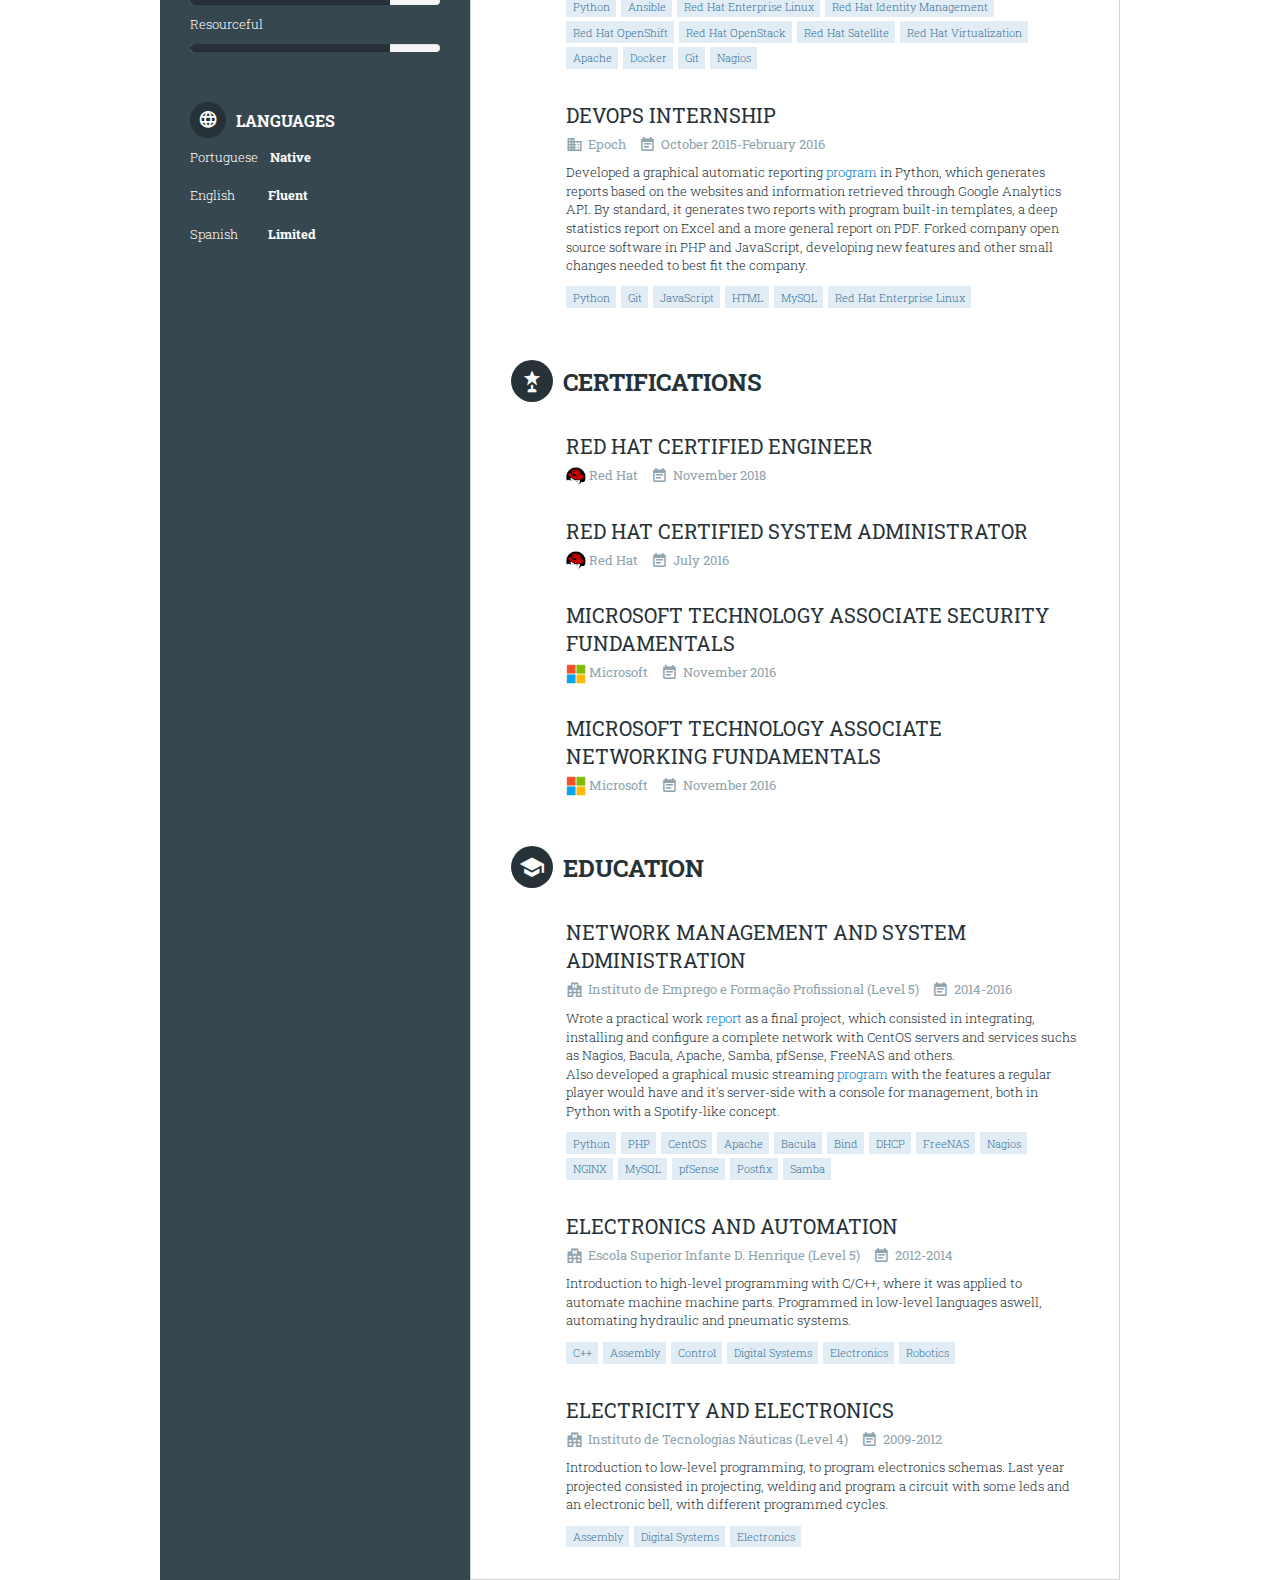
==== commit c1334b66: "Added new experience and removed cover letter access" ====
--- a/index.html
+++ b/index.html
@@ -34,7 +34,6 @@
 	<div id="nino-cvWrap">
 		<nav id="mainMenu">
 			<ul>
-				<li><a href="cover.html"><i class="mdi mdi-email-variant nino-icon"></i>Cover Letter</a></li>
 				<li><a href="index.html"><i class="mdi mdi-briefcase nino-icon"></i>Work</a></li>
 				<a href="https://pt.linkedin.com/in/fredericommartins" target="_blank" title="LinkedIn"><img src="images/ico/li.png" alt="" height="30" width="30" align="left"></a>
 				<a href="https://github.com/fredericommartins" target="_blank" title="GitHub"><img src="images/ico/gh.png" alt="" height="30" width="30" align="left"></a>
@@ -59,6 +58,29 @@
 							<p>My work revolves mostly around Open Source projects, everything from deployment, development, debugging, monitoring and managing.</p>
 						</div>
 					</section>
+					<section class="nino-contactInfo col-md-12 col-sm-6 col-xs-12">
+						<h2 class="nino-sectionHeading">
+							<i class="mdi mdi-contact-mail nino-icon"></i>Contact
+						</h2>
+						<ul class="nino-listWithIcon">
+							<li layout="row">
+								<div class="fsr">
+									<i class="mdi mdi-map-marker nino-icon"></i>
+								</div>
+								<div class="fg">
+									Lisboa, Portugal
+								</div>
+							</li>
+							<li layout="row">
+								<div class="fsr">
+									<i class="mdi mdi-email nino-icon"></i>
+								</div>
+								<div class="fg">
+									frederico.martins@fmmsc.com
+								</div>
+							</li>
+						</ul>
+					</section>
 					<section class="nino-mySkill col-md-12 col-sm-6 col-xs-12">
 						<h2 class="nino-sectionHeading">
 							<i class="mdi mdi-trophy-award nino-icon"></i>
@@ -224,6 +246,7 @@
 									</div>
 									<div class="nino-articleContent">
 										With the job to automate the company infrastructure, developing a Infrastructure-as-a-Code type of environment in Ansible, I deployed and developed roles for all type of needs that might arise. From complex clusters type configuration, such as Percona Server, MongoDB replica set, RabbitMQ clustering, etc. To more simple configurations such as integrations with vaults, cloud deployment, monitoring, backups, etc.
+										Currently developing and leading a private cloud with Python in vSphere and NSX API, using RabbitMQ for communication between microservices and Grafana with Loki and InfluxDB for monitoring of the environment.
 									</div>
 									<div class="post-taglist" style="line-height:75%;">
 										<br>
